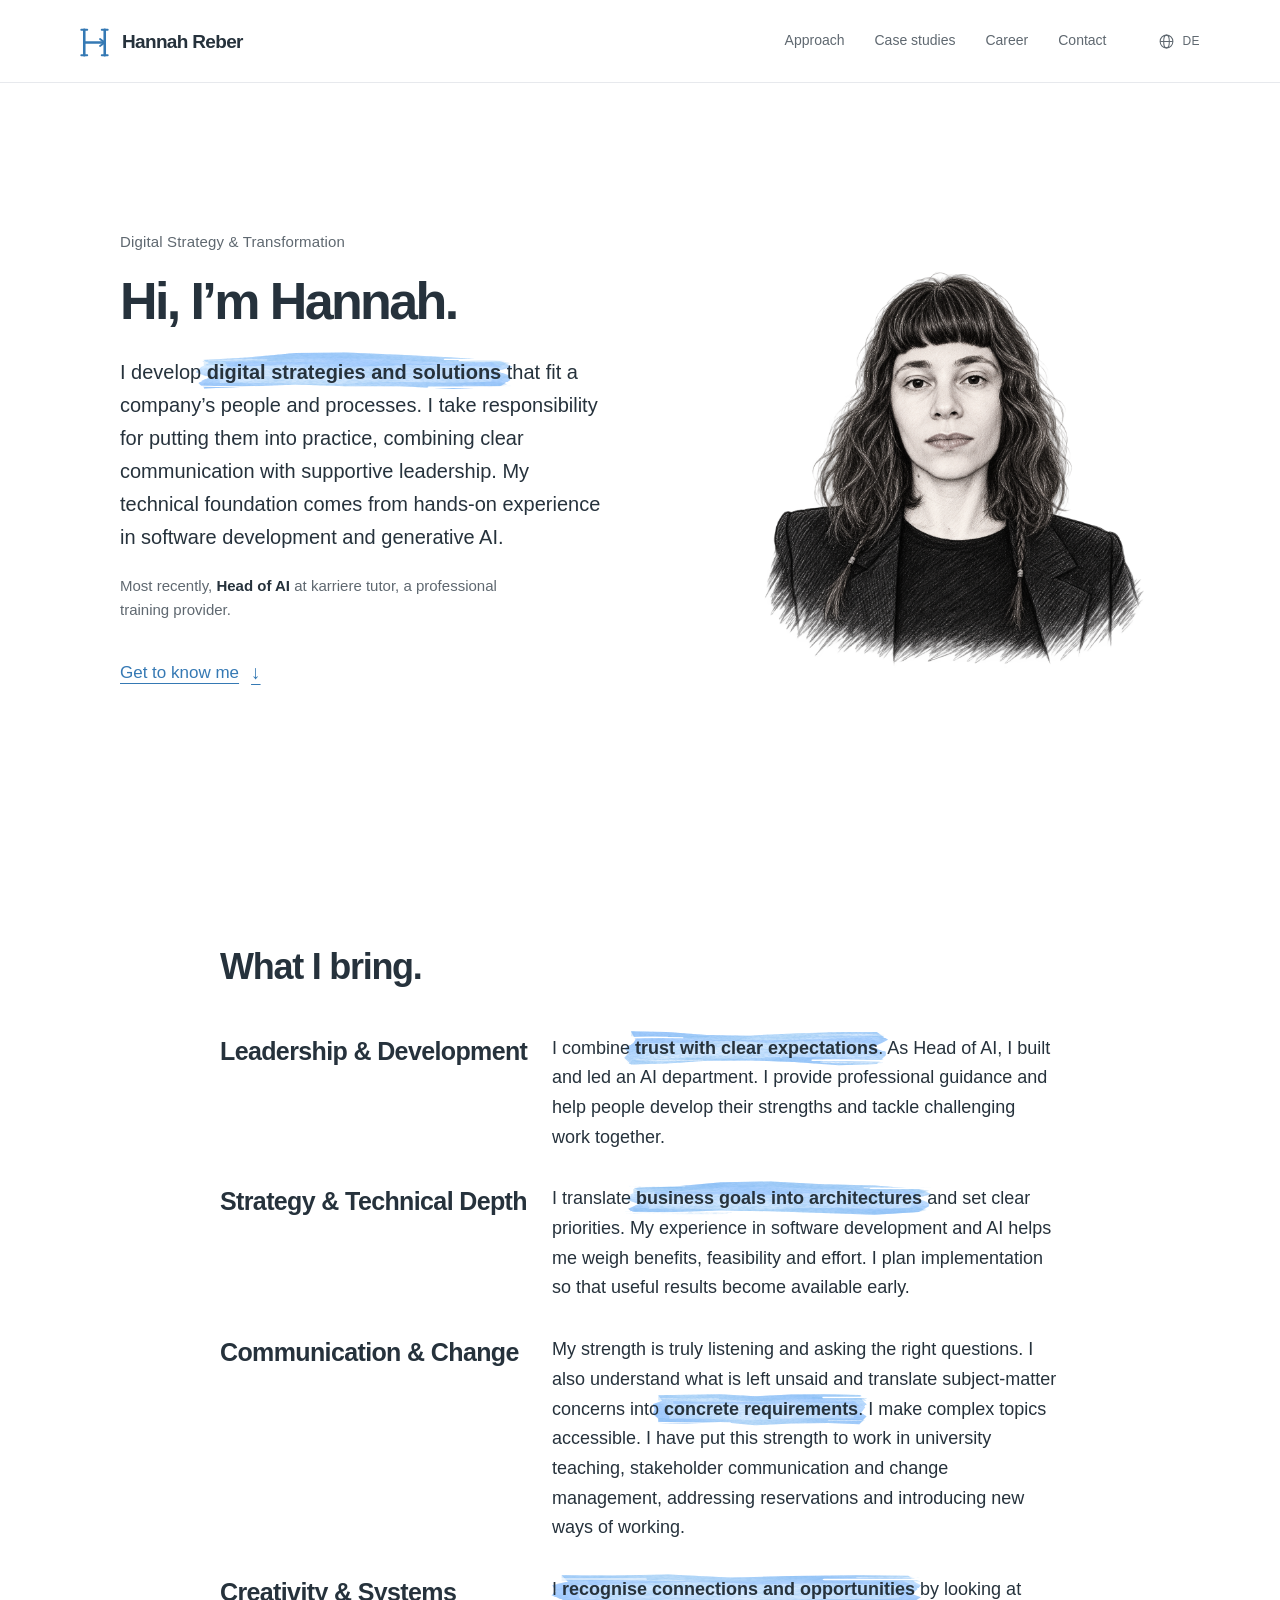
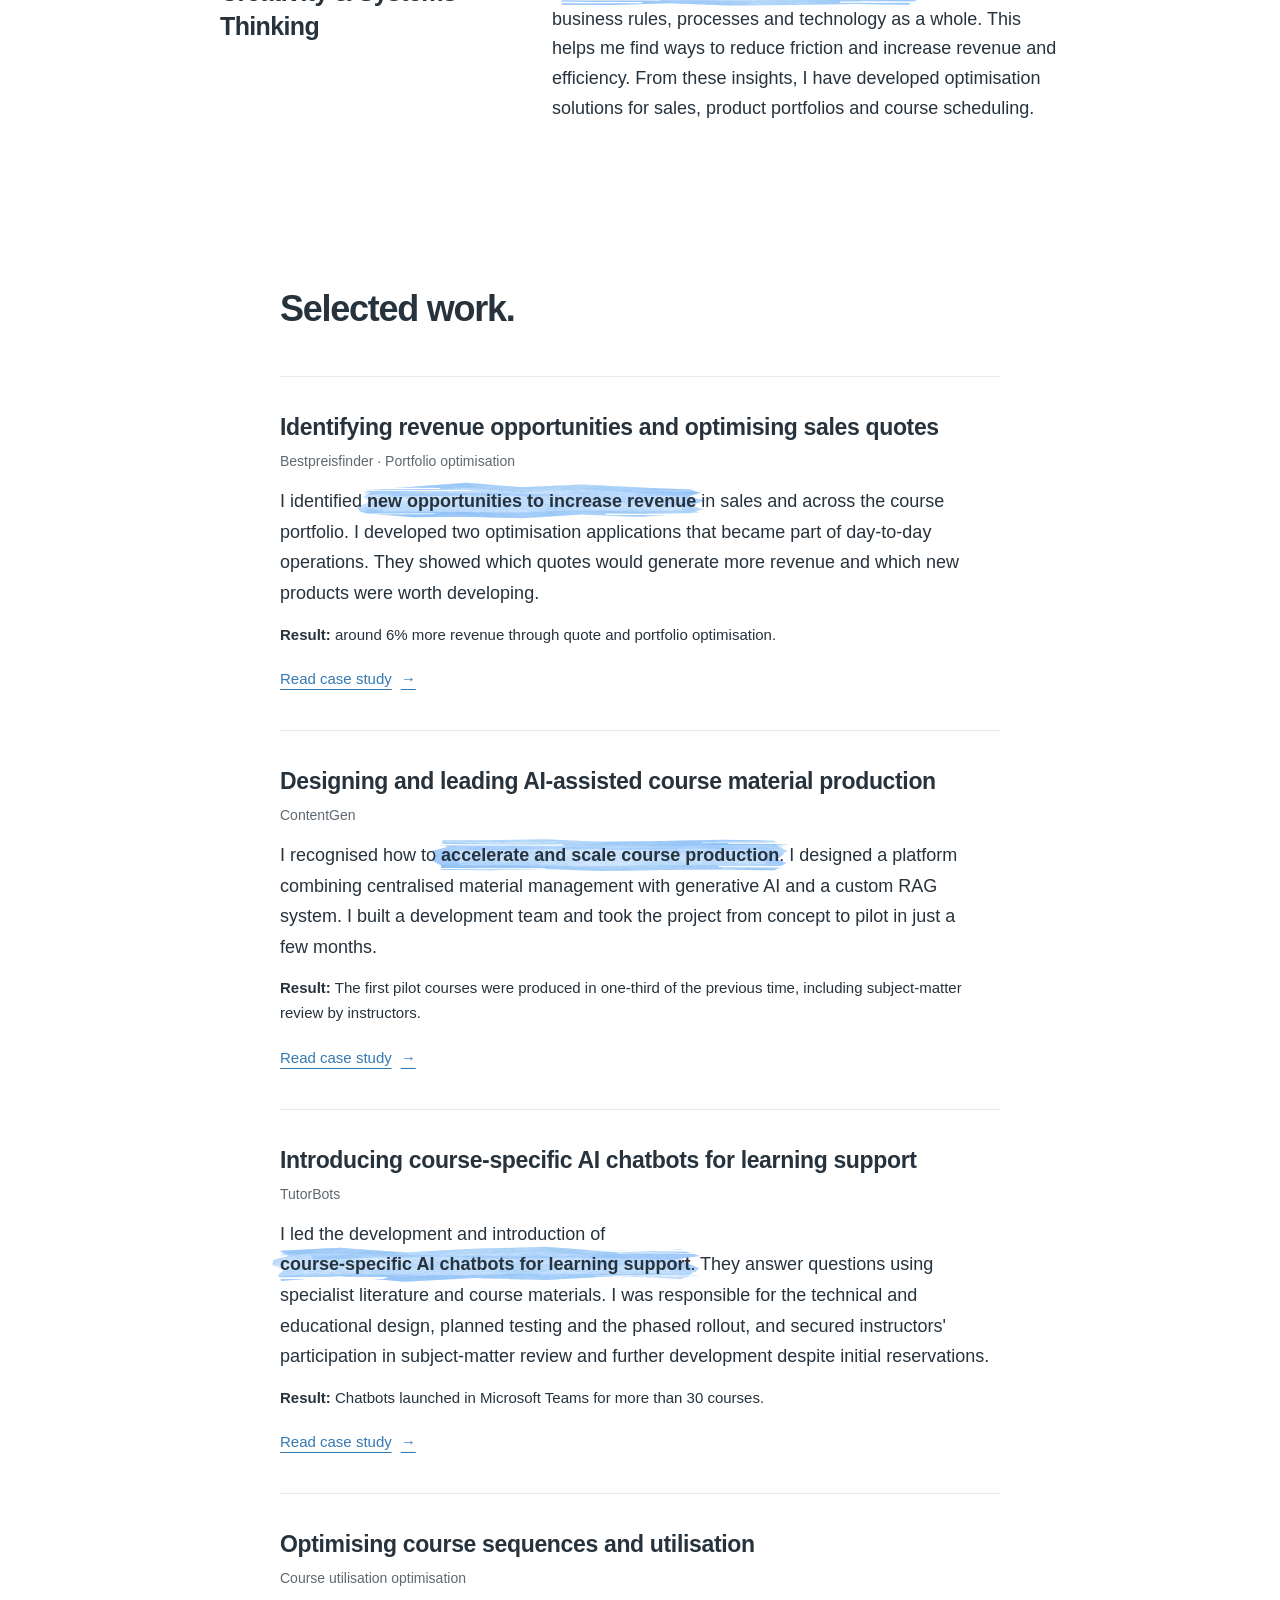
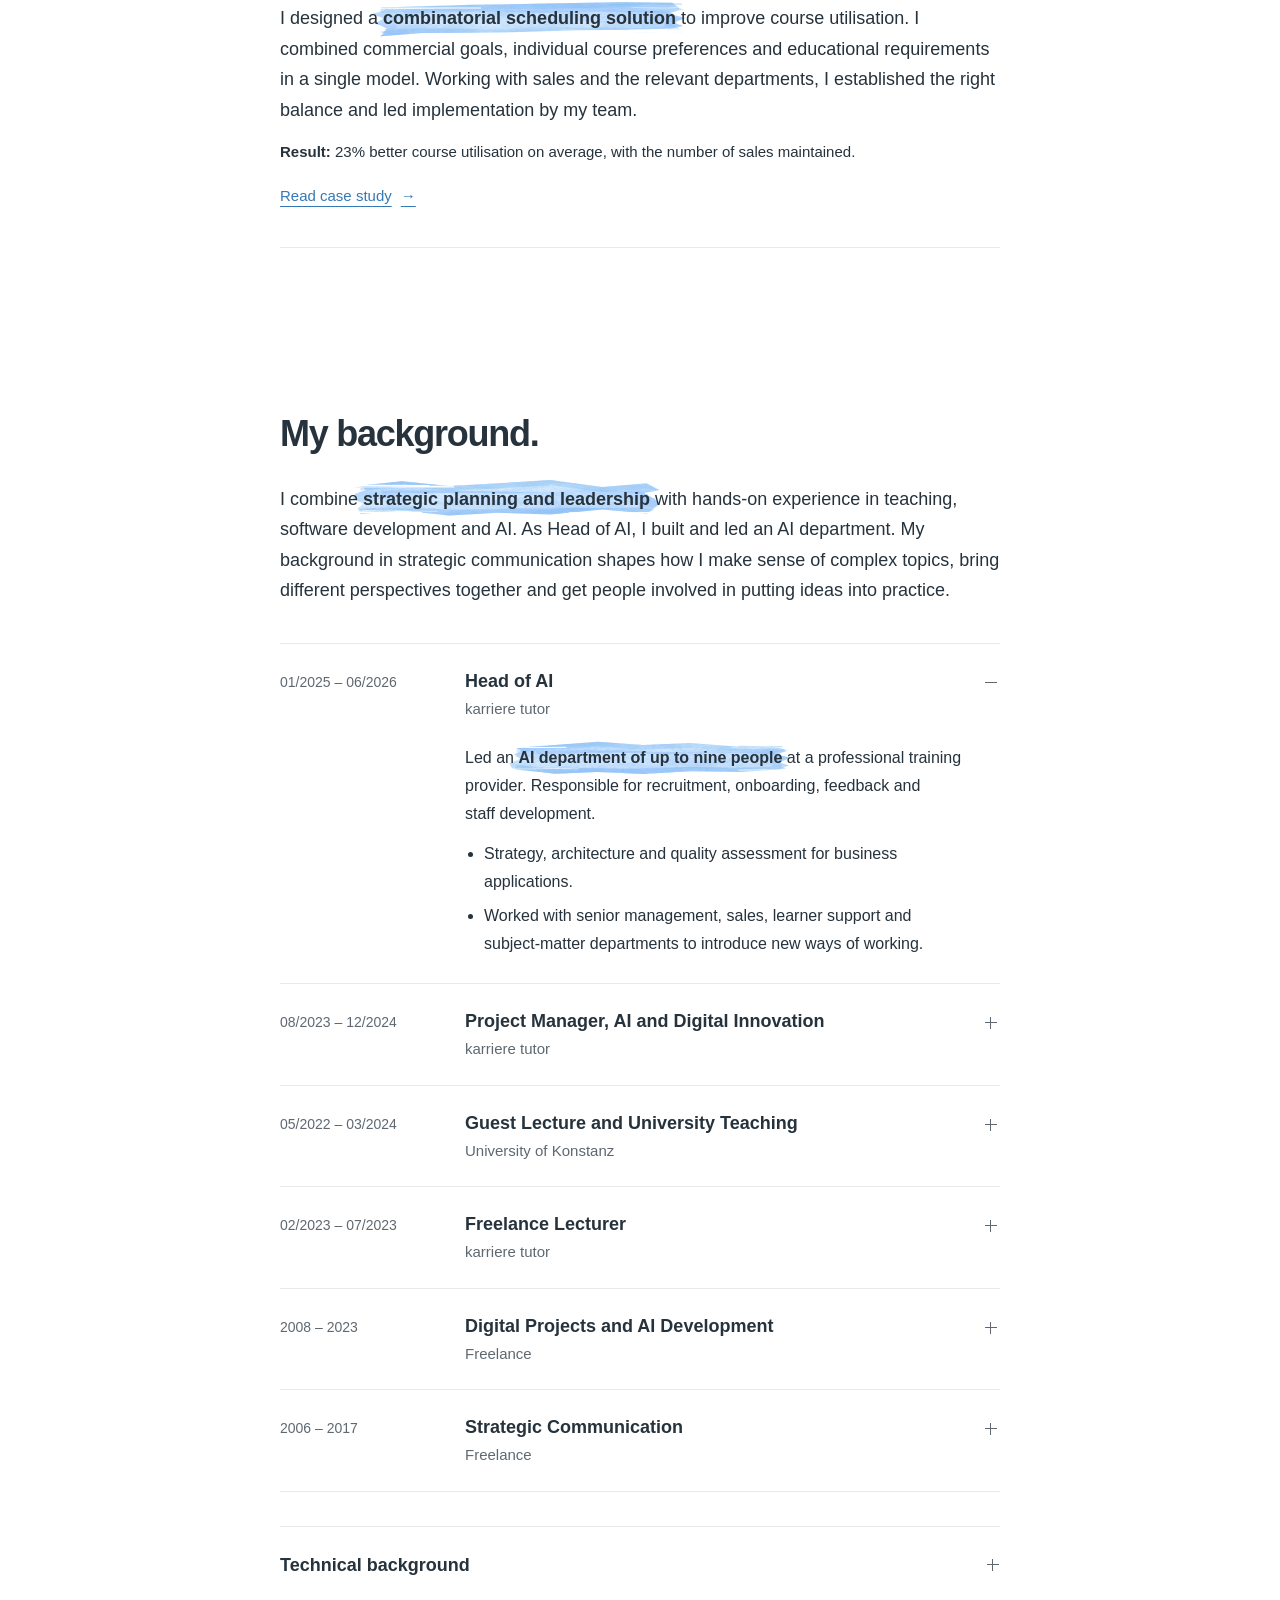
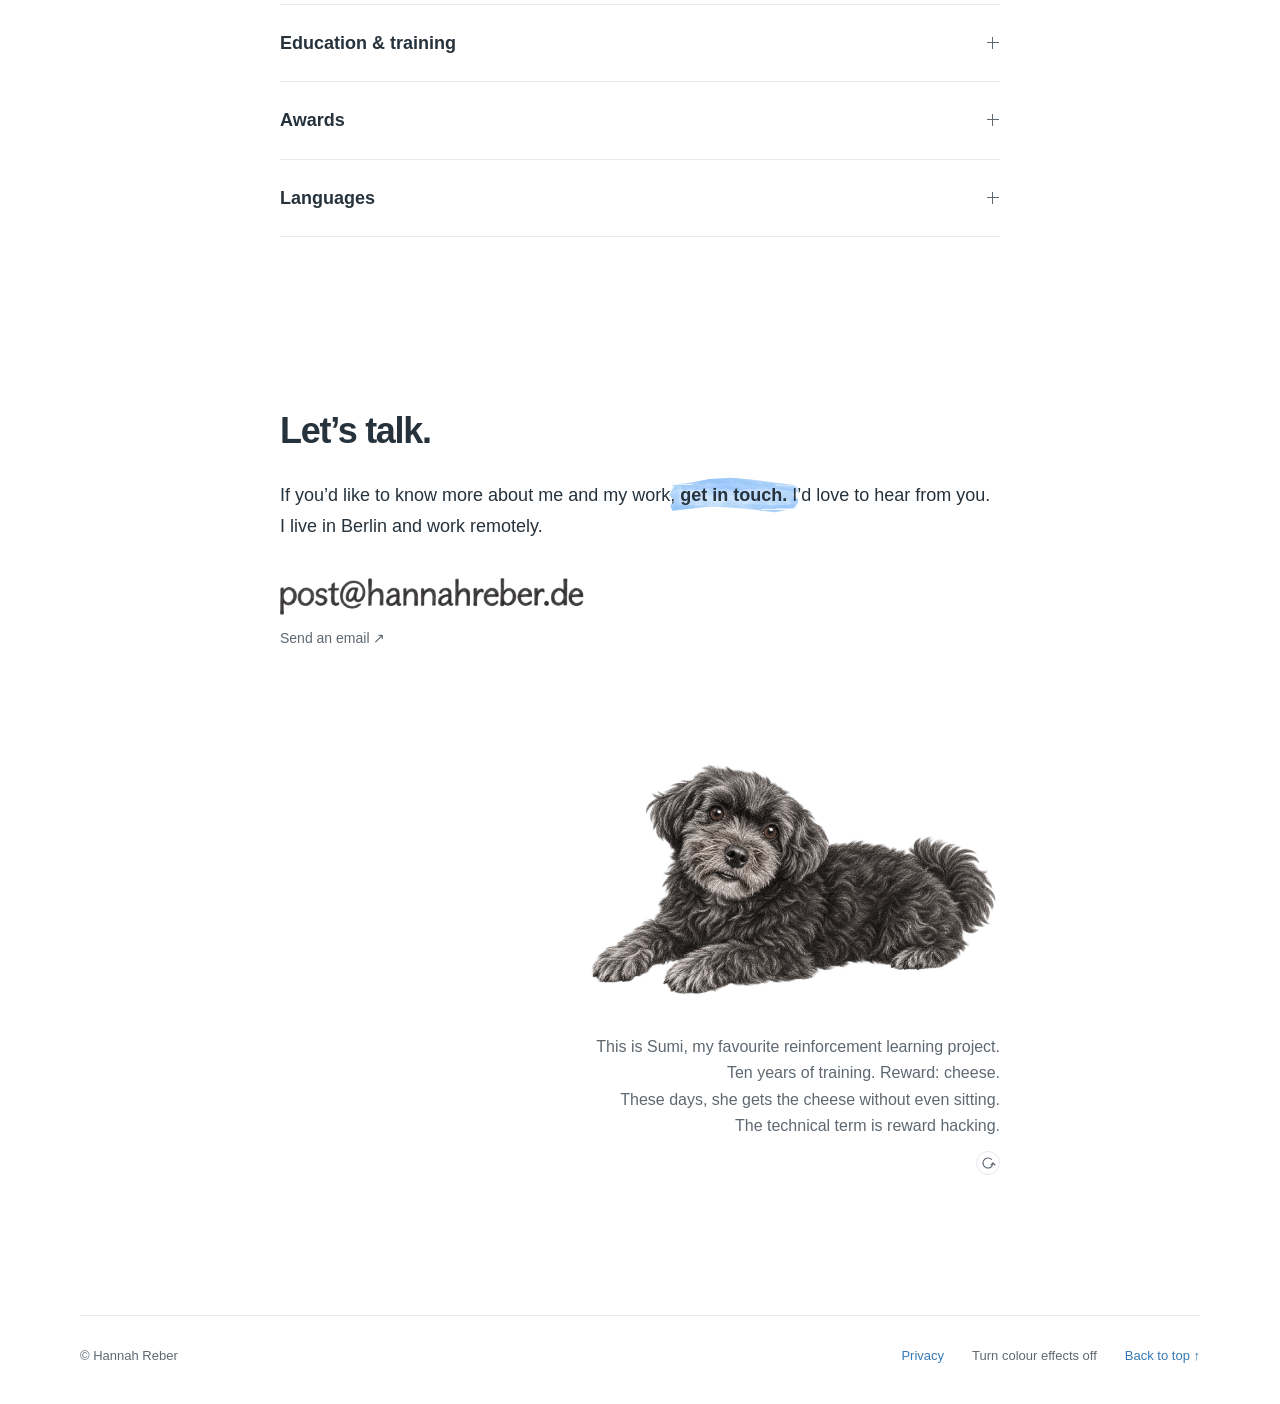
==== en/index.html @ a08847d0 "Update portfolio website" ====
<!doctype html>
    <html lang="en" data-reading-accents="on" data-effect="reading-accents" data-calm-effect="verlauf" data-calm-palette="blue">
    <head>
      <meta charset="utf-8"><meta name="viewport" content="width=device-width,initial-scale=1">
      <meta name="color-scheme" content="only light"><meta name="theme-color" content="#ffffff">
      <meta name="robots" content="noindex, nofollow, noimageindex, nosnippet"><meta name="referrer" content="no-referrer">
      <meta name="description" content="Hannah Reber. Digital strategy, clear communication and supportive leadership, grounded in technical expertise. Explore my approach and projects.">
      <title>Hannah Reber · Digital Strategy &amp; Transformation</title>
      <link rel="icon" type="image/svg+xml" href="../assets/monogram-flow-icon-en.svg?v=4">
      <link rel="stylesheet" href="../styles.css?v=16"><link rel="stylesheet" href="../strengths.css?v=10"><link rel="stylesheet" href="../reading-accents.css?v=4"><link rel="stylesheet" href="../skills.css?v=2"><link rel="stylesheet" href="../contact-image.css?v=3"><link rel="stylesheet" href="../dog-footnote.css?v=9"><link rel="stylesheet" href="../monogram.css?v=3"><script src="../monogram.js?v=6" defer></script><script src="portfolio-data.js?v=17" defer></script><script src="../app.js?v=19" defer></script><script src="../reading-paints.js?v=1" defer></script><script src="../reading-accents.js?v=2" defer></script><script src="../language-switch.js?v=1" defer></script>
    </head>
    <body>
      <canvas id="pointer-colour" aria-hidden="true"></canvas>
      <a class="skip-link" href="#main-content">Skip to content</a>
      <header class="site-header" data-ink-guard>
        <div class="header-inner"><a class="brand" href="#start" aria-label="Hannah Reber – back to the top"><img class="brand-mark" data-monogram src="../assets/monogram-flow-brand-en.svg?v=4" width="29" height="29" alt="" aria-hidden="true" draggable="false"><span>Hannah Reber</span></a>
          <div class="header-actions"><nav aria-label="Main navigation"><a href="#arbeitsweise">Approach</a><a href="#fallstudien">Case studies</a><a href="#werdegang">Career</a><a href="#kontakt">Contact</a></nav><a class="language-switch" data-language-switch href="../" lang="de" hreflang="de" aria-label="Zur deutschen Version wechseln"><svg width="17" height="17" viewBox="0 0 24 24" fill="none" stroke="currentColor" stroke-width="1.5" aria-hidden="true" focusable="false"><circle cx="12" cy="12" r="9"/><ellipse cx="12" cy="12" rx="4" ry="9"/><path d="M3 12h18"/></svg><span>DE</span></a></div>
        </div>
      </header>
      <main id="main-content" tabindex="-1">
        <div id="home-view">
          <section class="hero" id="start" aria-labelledby="hero-title">
            <div class="hero-inner">
              <div class="hero-copy" data-ink-guard><p class="role-line">Digital Strategy &amp; Transformation</p><h1 id="hero-title">Hi, I’m Hannah.</h1><p class="hero-description" data-marker-scope>I develop <span class="text-marker">digital strategies and solutions</span> that fit a company’s people and processes. I take responsibility for putting them into practice, combining clear communication with supportive leadership. My technical foundation comes from hands-on experience in software development and generative AI.</p><p class="hero-context">Most recently, <strong>Head of AI</strong> at karriere tutor, a professional training provider.</p><a class="intro-link" href="#arbeitsweise">Get to know me <span aria-hidden="true">↓</span></a></div>
              <figure class="portrait" data-ink-guard><img src="../assets/hannah-portrait.png" alt="Illustrated portrait of Hannah Reber wearing a blazer" width="1254" height="1254" fetchpriority="high"></figure>
            </div>
          </section>
          <section class="story-section" id="arbeitsweise" aria-labelledby="arbeitsweise-title">
            <div class="reading-column"><h2 id="arbeitsweise-title" data-ink-guard>What I bring.</h2>
              <div class="strength-list"><div class="strength-row" data-strength="leadership" data-ink-guard><h3>Leadership &amp; Development</h3><p data-marker-scope>I combine <span class="text-marker">trust with clear expectations</span>. As Head of AI, I built and led an AI department. I provide professional guidance and help people develop their strengths and tackle challenging work together.</p></div><div class="strength-row" data-strength="strategy" data-ink-guard><h3>Strategy &amp; Technical Depth</h3><p data-marker-scope>I translate <span class="text-marker">business goals into architectures</span> and set clear priorities. My experience in software development and AI helps me weigh benefits, feasibility and effort. I plan implementation so that useful results become available early.</p></div><div class="strength-row" data-strength="communication" data-ink-guard><h3>Communication &amp; Change</h3><p data-marker-scope>My strength is truly listening and asking the right questions. I also understand what is left unsaid and translate subject-matter concerns into <span class="text-marker">concrete requirements</span>. I make complex topics accessible. I have put this strength to work in university teaching, stakeholder communication and change management, addressing reservations and introducing new ways of working.</p></div><div class="strength-row" data-strength="creativity" data-ink-guard><h3>Creativity &amp; Systems Thinking</h3><p data-marker-scope>I <span class="text-marker">recognise connections and opportunities</span> by looking at business rules, processes and technology as a whole. This helps me find ways to reduce friction and increase revenue and efficiency. From these insights, I have developed optimisation solutions for sales, product portfolios and course scheduling.</p></div></div></div></section>
          <section class="story-section" id="fallstudien" aria-labelledby="fallstudien-title"><div class="reading-column"><h2 id="fallstudien-title" data-ink-guard>Selected work.</h2><div class="project-list"><a class="project-link" data-marker-tone="blue" href="#fallstudie/angebotsoptimierung"><div class="project-copy" data-ink-guard><h3>Identifying revenue opportunities and optimising sales quotes</h3><p class="project-name">Bestpreisfinder · Portfolio optimisation</p><p data-marker-scope>I identified <span class="text-marker">new opportunities to increase revenue</span> in sales and across the course portfolio. I developed two optimisation applications that became part of day-to-day operations. They showed which quotes would generate more revenue and which new products were worth developing.</p><p class="project-outcome" data-marker-scope><span>Result:</span> around 6% more revenue through quote and portfolio optimisation.</p><span class="read-link">Read case study <span aria-hidden="true">→</span></span></div></a><a class="project-link" data-marker-tone="yellow" href="#fallstudie/contentgen"><div class="project-copy" data-ink-guard><h3>Designing and leading AI-assisted course material production</h3><p class="project-name">ContentGen</p><p data-marker-scope>I recognised how to <span class="text-marker">accelerate and scale course production</span>. I designed a platform combining centralised material management with generative AI and a custom RAG system. I built a development team and took the project from concept to pilot in just a few months.</p><p class="project-outcome" data-marker-scope><span>Result:</span> The first pilot courses were produced in one-third of the previous time, including subject-matter review by instructors.</p><span class="read-link">Read case study <span aria-hidden="true">→</span></span></div></a><a class="project-link" data-marker-tone="green" href="#fallstudie/tutorbots"><div class="project-copy" data-ink-guard><h3>Introducing course-specific AI chatbots for learning support</h3><p class="project-name">TutorBots</p><p data-marker-scope>I led the development and introduction of <span class="text-marker">course-specific AI chatbots for learning support</span>. They answer questions using specialist literature and course materials. I was responsible for the technical and educational design, planned testing and the phased rollout, and secured instructors&#x27; participation in subject-matter review and further development despite initial reservations.</p><p class="project-outcome" data-marker-scope><span>Result:</span> Chatbots launched in Microsoft Teams for more than 30 courses.</p><span class="read-link">Read case study <span aria-hidden="true">→</span></span></div></a><a class="project-link" data-marker-tone="pink" href="#fallstudie/belegungsoptimierung"><div class="project-copy" data-ink-guard><h3>Optimising course sequences and utilisation</h3><p class="project-name">Course utilisation optimisation</p><p data-marker-scope>I designed a <span class="text-marker">combinatorial scheduling solution</span> to improve course utilisation. I combined commercial goals, individual course preferences and educational requirements in a single model. Working with sales and the relevant departments, I established the right balance and led implementation by my team.</p><p class="project-outcome" data-marker-scope><span>Result:</span> 23% better course utilisation on average, with the number of sales maintained.</p><span class="read-link">Read case study <span aria-hidden="true">→</span></span></div></a></div></div></section>
          <section class="story-section" id="werdegang" aria-labelledby="werdegang-title"><div class="reading-column"><h2 id="werdegang-title" data-ink-guard>My background.</h2><p class="section-intro" data-marker-scope data-ink-guard>I combine <span class="text-marker">strategic planning and leadership</span> with hands-on experience in teaching, software development and AI. As Head of AI, I built and led an AI department. My background in strategic communication shapes how I make sense of complex topics, bring different perspectives together and get people involved in putting ideas into practice.</p><div class="career-list"><details class="career-entry" data-career="head-ai" open><summary data-ink-guard><span class="career-date">01/2025 – 06/2026</span><span class="career-label"><strong>Head of AI</strong><span>karriere tutor</span></span><span class="disclosure-sign" aria-hidden="true"></span></summary><div class="career-body" data-ink-guard><p data-marker-scope>Led an <span class="text-marker">AI department of up to nine people</span> at a professional training provider. Responsible for recruitment, onboarding, feedback and staff development.</p><ul><li data-marker-scope>Strategy, architecture and quality assessment for business applications.</li><li data-marker-scope>Worked with senior management, sales, learner support and subject-matter departments to introduce new ways of working.</li></ul></div></details><details class="career-entry" data-career="projektmanagement" ><summary data-ink-guard><span class="career-date">08/2023 – 12/2024</span><span class="career-label"><strong>Project Manager, AI and Digital Innovation</strong><span>karriere tutor</span></span><span class="disclosure-sign" aria-hidden="true"></span></summary><div class="career-body" data-ink-guard><p data-marker-scope><span class="text-marker">Identified business opportunities</span>, clarified requirements and developed and managed digital solutions.</p><ul><li data-marker-scope>Analysed business processes, developed technical concepts and coordinated with subject-matter departments.</li></ul></div></details><details class="career-entry" data-career="konstanz" ><summary data-ink-guard><span class="career-date">05/2022 – 03/2024</span><span class="career-label"><strong>Guest Lecture and University Teaching</strong><span>University of Konstanz</span></span><span class="disclosure-sign" aria-hidden="true"></span></summary><div class="career-body" data-ink-guard><p data-marker-scope>Guest lecture and seminars on AI, Python, machine learning and quantum computing between 2022 and 2024.</p><ul><li data-marker-scope>ADILT lecture series on 5 May 2022. ‘Raising Robots. Insights from a Computer Artist’s Perspective.’</li><li data-marker-scope>Quantum computing seminar in November 2022.</li><li data-marker-scope>Further teaching appointments in the summer semester of 2023 and the winter semester of 2023/24.</li><li data-marker-scope>Made <span class="text-marker">complex technical concepts accessible</span>.</li></ul><a class="qualification-source" href="https://streaming.uni-konstanz.de/vorlesungen/sommersemester-2022/key-16710-20221/" target="_blank" rel="noopener noreferrer">Talk at the University of Konstanz <span aria-hidden="true">↗</span></a></div></details><details class="career-entry" data-career="dozentin-kt" ><summary data-ink-guard><span class="career-date">02/2023 – 07/2023</span><span class="career-label"><strong>Freelance Lecturer</strong><span>karriere tutor</span></span><span class="disclosure-sign" aria-hidden="true"></span></summary><div class="career-body" data-ink-guard><p data-marker-scope>Freelance <span class="text-marker">teaching in professional continuing education</span>.</p></div></details><details class="career-entry" data-career="freelance-development" ><summary data-ink-guard><span class="career-date">2008 – 2023</span><span class="career-label"><strong>Digital Projects and AI Development</strong><span>Freelance</span></span><span class="disclosure-sign" aria-hidden="true"></span></summary><div class="career-body" data-ink-guard><p data-marker-scope>I began developing software in 2020 and <span class="text-marker">custom AI solutions</span> in 2021. My work included prototypes, model adaptations and technical consulting. My work with digital media and generative artistic techniques began in 2008 during my time at film school.</p><ul><li data-marker-scope>In 2021, I led the team that won the <span class="text-marker">SAAI-Factory Hackathon</span> with ‘Creative Quantum AI’. My technical contribution was in quantum reinforcement learning.</li></ul></div></details><details class="career-entry" data-career="freelance-communication" ><summary data-ink-guard><span class="career-date">2006 – 2017</span><span class="career-label"><strong>Strategic Communication</strong><span>Freelance</span></span><span class="disclosure-sign" aria-hidden="true"></span></summary><div class="career-body" data-ink-guard><p data-marker-scope>I developed <span class="text-marker">communication strategies and concepts</span>, handled media relations and created content. Another focus was science communication, including the planning and writing of academic texts.</p><ul><li data-marker-scope>In 2016, a communication project to which I made a substantial contribution received a <span class="text-marker">FOX AWARD in Gold</span> for external communication.</li><li data-marker-scope>Across my work with A&amp;B One, I gained experience on projects for the German Federal Ministry of Education and Research and the Hans-Böckler-Stiftung.</li></ul></div></details></div>
            <details class="background-details technical-background" id="technical-background"><summary data-ink-guard><span>Technical background</span><span class="disclosure-sign" aria-hidden="true"></span></summary><div class="technical-content"><div class="technical-group" data-ink-guard data-marker-tone="blue"><h3>Architecture &amp; Integration</h3><p data-marker-scope>I design <span class="text-marker">data flows, interfaces and access models</span>, connecting applications to existing business systems. My hands-on experience includes Azure, Google Cloud / Vertex AI, CRM integrations and Microsoft Teams.</p></div><div class="technical-group" data-ink-guard data-marker-tone="green"><h3>AI &amp; Knowledge Systems</h3><p data-marker-scope>I design <span class="text-marker">custom RAG systems and multi-stage LLM workflows</span>, using tools such as LangChain. This includes processing specialist literature and multimodal content, as well as assessing quality with subject-matter experts. My experience also covers conventional data analysis and machine learning, including forecasting models and analysing and predicting rankings for professional training programmes.</p></div><div class="technical-group" data-ink-guard data-marker-tone="pink"><h3>Mathematical Optimisation</h3><p data-marker-scope>I translate business goals and operational rules into <span class="text-marker">optimisation models</span> for pricing and portfolio decisions, as well as course scheduling and capacity utilisation. I have worked with Python, Google OR-Tools and PuLP.</p></div></div></details>
            <details class="background-details"><summary data-ink-guard><span>Education &amp; training</span><span class="disclosure-sign" aria-hidden="true"></span></summary><ul class="qualification-list" data-ink-guard><li><strong>B.A. in Media and Communication Studies</strong><span>University of Mannheim · 2008 · Final grade 1.3 on the German grading scale</span></li><li><strong>Master’s Studies in Media Studies</strong><span>HFF Potsdam-Babelsberg · 2008 – 2010</span></li><li><strong>Vocational Trainer Qualification</strong><span>AdA certificate</span></li><li><strong>Data Analytics Bootcamp</strong><span>Ironhack Berlin · 2020 · Nine weeks, full-time</span></li><li><strong>Mathematics for Machine Learning</strong><span>Imperial College London / Coursera · 2021</span></li><li><strong>IBM Certified Associate Developer - Quantum Computation using Qiskit v0.2X</strong><span>IBM Professional Certification · 2021 · Awarded on 31 July 2021</span><a class="qualification-source" href="https://www.credly.com/badges/fb928493-2463-47c1-9133-5769889645fa" target="_blank" rel="noopener noreferrer">View certificate <span aria-hidden="true">↗</span></a></li><li><strong>Deep Neural Networks with PyTorch</strong><span>IBM / Coursera · 2020 · With honours</span></li></ul></details>
            <details class="background-details"><summary data-ink-guard><span>Awards</span><span class="disclosure-sign" aria-hidden="true"></span></summary><ul class="qualification-list" data-ink-guard><li><strong>SAAI Factory – Prize for Awesome</strong><span>2021 · Team project Creative Quantum AI. My contribution included the concept, quantum coding and quantum reinforcement learning.</span><a class="qualification-source" href="https://devpost.com/software/creative-quantum-ai" target="_blank" rel="noopener noreferrer">View project and award <span aria-hidden="true">↗</span></a></li><li><strong>COCA Artist of the Year</strong><span>2020 · New Visual Media category</span></li></ul></details>
            <details class="background-details"><summary data-ink-guard><span>Languages</span><span class="disclosure-sign" aria-hidden="true"></span></summary><div class="technical-content" data-ink-guard><p>German: native. English: C1.</p></div></details>
          </div></section>
          <section class="story-section contact-section" id="kontakt" aria-labelledby="kontakt-title"><div class="reading-column" data-ink-guard><h2 id="kontakt-title">Let’s talk.</h2><p data-marker-scope>If you’d like to know more about me and my work, <span class="text-marker">get in touch.</span> I’d love to hear from you. I live in Berlin and work remotely.</p><button class="email-image-button" id="email-contact" type="button" aria-label="Email Hannah Reber"><span class="email-image-frame" aria-hidden="true"><img class="email-image" src="../assets/contact-lettering.png" alt="" width="2172" height="724" loading="lazy" draggable="false"></span><span class="email-action-label" aria-hidden="true">Send an email <span>↗</span></span></button><figure class="personal-footnote"><button class="dog-portrait-button" id="dog-image-next" type="button" aria-label="Sumi – show the next caption" title="Click Sumi for the next caption" disabled><img src="../assets/hannah-dog-graphite.png" alt="Graphite drawing of Sumi, Hannah’s dog, lying comfortably and looking at the viewer" width="1536" height="1024" loading="lazy" draggable="false"></button><figcaption><div class="dog-quote-frame"><span id="dog-quote" aria-live="polite" aria-atomic="true">This is Sumi, my favourite reinforcement learning project.
Ten years of training. Reward: cheese.
These days, she gets the cheese without even sitting.
The technical term is reward hacking.</span><span class="dog-quote-sizer" aria-hidden="true" inert><span>This is Sumi, my favourite reinforcement learning project.
Ten years of training. Reward: cheese.
These days, she gets the cheese without even sitting.
The technical term is reward hacking.</span><span>Sumi, Chief Morale Officer. Does a lot of work behind the scenes.
More precisely, under my desk.</span><span>Yes, this is a strategically placed picture of my dog.
I know a thing or two about marketing.</span><span>For Sumi, there are two kinds of people.
Friends and the postman.</span><span>Sumi, Head of Snacks. Never thinks outside the bowl.
What’s in it is quite enough for her.</span><span>My expert in non-verbal communication.
Sumi now uses that look on guests, too.
Transfer learning works beautifully.</span><span>Sumi. Open to any outcome,
as long as the outcome is cheese.</span><span>Our security officer barks when the doorbell rings on TV, too.
A classic false positive.</span></span></div><button id="dog-quote-next" class="dog-quote-next" type="button" aria-label="Show the next Sumi caption" title="Next caption" hidden><svg width="16" height="16" viewBox="0 0 24 24" fill="none" stroke="currentColor" stroke-width="1.7" stroke-linecap="round" stroke-linejoin="round" aria-hidden="true" focusable="false"><path d="M17.3 6.7a7.5 7.5 0 1 0 2.2 5.3"/><path d="m16.5 15 3-3 3 3"/></svg></button></figcaption></figure></div></section>
        </div>
        <div id="case-view" hidden><article class="case-page reading-column"><a class="back-link" href="#fallstudien" data-ink-guard><span aria-hidden="true">←</span> Back to case studies</a><div id="case-body"></div></article></div>
      </main>
      <footer class="site-footer" data-ink-guard><span>© Hannah Reber</span><div><a href="privacy.html">Privacy</a><button id="motion-toggle" type="button" aria-pressed="false">Turn colour effects off</button><a href="#start">Back to top <span aria-hidden="true">↑</span></a></div></footer>
      <noscript><style>#motion-toggle{display:none}.intro-link{display:inline}</style><p class="noscript-note">You can read the introduction and career history directly. Please enable JavaScript to open the case studies.</p></noscript>
    </body>
    </html>
---- styles.css ----
/* One reading path, quiet typography, and space for the colour to breathe. */
:root {
  color-scheme: only light;
  --paper: #ffffff;
  --ink: #26323c;
  --muted: #5f6870;
  --line: #e7e9ed;
  --accent: #6251b9;
  --selection: #e9e5ff;
  --reading: 720px;
  --header-height: 82px;
  font-family: "Segoe UI", "Helvetica Neue", Arial, sans-serif;
  font-synthesis: none;
}
html[lang="en"] {
  --accent: #3579b4;
  --selection: #d9edff;
}

* { box-sizing: border-box; -webkit-hyphens: none; hyphens: none; }
html { scroll-behavior: smooth; scroll-padding-top: var(--header-height); }
body {
  margin: 0;
  color: var(--ink);
  background: var(--paper);
  font-size: 18px;
  line-height: 1.7;
  -webkit-font-smoothing: antialiased;
  isolation: isolate;
}
[hidden] { display: none !important; }
::selection { background: var(--selection); color: var(--ink); }
a { color: inherit; text-underline-offset: 5px; text-decoration-thickness: 1px; }
button, input { font: inherit; }
button { color: inherit; }
button, summary, a { -webkit-tap-highlight-color: transparent; }
a:focus-visible, button:focus-visible, summary:focus-visible {
  outline: 2px solid var(--accent);
  outline-offset: 6px;
  border-radius: 2px;
}
main:focus { outline: none; }
h1, h2, h3, h4, p, figure { margin: 0; }
h1, h2, h3, h4 { font-weight: 600; }
p { text-wrap: pretty; }
img { display: block; max-width: 100%; height: auto; }
section[id] { scroll-margin-top: 0; }

#pointer-colour {
  position: fixed;
  inset: 0;
  width: 100%;
  height: 100%;
  pointer-events: none;
  z-index: 0;
}
main, .site-footer, .noscript-note { position: relative; z-index: 1; }
.skip-link {
  position: fixed;
  top: 12px;
  left: 16px;
  padding: 8px 16px;
  background: var(--paper);
  color: var(--ink);
  border: 1px solid var(--ink);
  transform: translateY(-150%);
  z-index: 30;
}
.skip-link:focus { transform: none; }

.site-header {
  position: sticky;
  top: 0;
  z-index: 10;
  background: var(--paper);
  border-bottom: 1px solid var(--line);
}
.header-inner {
  width: min(1120px, calc(100% - 96px));
  min-height: var(--header-height);
  margin-inline: auto;
  display: flex;
  justify-content: space-between;
  align-items: center;
  gap: 28px;
}
.brand {
  flex-shrink: 0;
  font-size: 19px;
  font-weight: 600;
  letter-spacing: -0.035em;
  text-decoration: none;
}
.site-header nav { display: flex; align-items: center; gap: 30px; }
.header-actions { display: flex; align-items: center; gap: 52px; }
.site-header nav a {
  font-size: 14px;
  font-weight: 400;
  color: var(--muted);
  text-decoration: none;
  white-space: nowrap;
}
.site-header nav a:hover, .site-header nav a[aria-current] {
  color: var(--ink);
  text-decoration: underline;
}
.language-switch {
  display: inline-flex;
  align-items: center;
  justify-content: center;
  gap: 7px;
  flex-shrink: 0;
  min-height: 32px;
  min-width: 40px;
  color: var(--muted);
  font-size: 12px;
  font-weight: 500;
  line-height: 1;
  letter-spacing: .035em;
  text-decoration: none;
  white-space: nowrap;
}
.language-switch svg { display: block; flex-shrink: 0; }
.language-switch:hover { color: var(--accent); }

.hero {
  display: flex;
  align-items: center;
  min-height: min(780px, calc(100svh - var(--header-height)));
  padding: 94px 0 114px;
}
.hero-inner {
  width: min(1040px, calc(100% - 96px));
  margin-inline: auto;
  display: grid;
  grid-template-columns: minmax(0, 1.14fr) minmax(0, 1fr);
  align-items: center;
  column-gap: 90px;
}
.hero-copy { max-width: 490px; }
.role-line {
  margin-bottom: 17px;
  color: var(--muted);
  font-size: 15px;
  line-height: 1.5;
  letter-spacing: 0.01em;
}
.hero h1 {
  font-size: clamp(38px, 4.15vw, 52px);
  line-height: 1.16;
  letter-spacing: -0.05em;
  font-weight: 600;
}
.hero-description {
  margin-top: 25px;
  font-size: 20px;
  line-height: 1.65;
}
.hero-context {
  margin-top: 20px;
  font-size: 15px;
  line-height: 1.6;
  color: var(--muted);
  max-width: 440px;
}
.hero-context strong { color: var(--ink); font-weight: 600; }
.intro-link {
  display: inline-flex;
  align-items: center;
  gap: 12px;
  margin-top: 30px;
  padding-block: 5px;
  color: var(--accent);
  font-size: 17px;
  text-decoration: underline;
}
.intro-link:hover { text-decoration-thickness: 2px; }
.intro-link span { font-size: 19px; text-decoration: none; }
.portrait { justify-self: end; width: min(100%, 410px); }
.portrait img {
  width: 100%;
  clip-path: polygon(6% 0, 100% 0, 100% 100%, 0 100%, 0 6%);
}

.reading-column {
  width: min(var(--reading), calc(100% - 64px));
  margin-inline: auto;
}
.story-section { padding-block: 82px; }
.story-section h2 {
  margin-bottom: 44px;
  font-size: 36px;
  line-height: 1.24;
  letter-spacing: -0.035em;
}
.principle + .principle { margin-top: 42px; }
.principle h3 {
  margin-bottom: 12px;
  font-size: 23px;
  line-height: 1.4;
  letter-spacing: -0.015em;
}
.principle p { font-size: 18px; line-height: 1.75; }
.section-intro { margin-top: -17px; margin-bottom: 37px; }

.project-list { border-top: 1px solid var(--line); }
.project-link {
  display: block;
  padding-block: 34px 36px;
  border-bottom: 1px solid var(--line);
  text-decoration: none;
}
.project-link h3 {
  font-size: 23px;
  line-height: 1.4;
  letter-spacing: -0.015em;
}
.project-link p { margin-top: 14px; font-size: 18px; line-height: 1.7; }
.project-link .project-name,
.case-heading .project-name {
  color: var(--muted);
  font-weight: 400;
  line-height: 1.5;
}
.project-link .project-name { margin-top: 8px; font-size: 14px; }
.project-link .project-outcome { font-size: 15px; line-height: 1.65; }
.project-outcome > span { font-weight: 600; }
.case-heading .project-name { margin-top: 12px; font-size: 15px; }
.read-link {
  display: inline-flex;
  align-items: center;
  gap: 9px;
  margin-top: 19px;
  color: var(--muted);
  font-size: 15px;
  text-decoration: underline;
  text-underline-offset: 5px;
}
.project-link:hover .read-link { color: var(--accent); text-decoration-thickness: 2px; }

.career-list { border-top: 1px solid var(--line); }
.career-entry { border-bottom: 1px solid var(--line); }
.career-entry summary {
  list-style: none;
  display: grid;
  grid-template-columns: 165px minmax(0, 1fr) 16px;
  column-gap: 20px;
  align-items: start;
  padding-block: 24px;
  cursor: pointer;
}
summary::-webkit-details-marker { display: none; }
.career-date { color: var(--muted); font-size: 14px; line-height: 1.6; padding-top: 3px; }
.career-label { display: flex; flex-direction: column; gap: 3px; line-height: 1.5; }
.career-label strong { font-size: 18px; font-weight: 600; }
.career-label > span { color: var(--muted); font-size: 15px; }
.disclosure-sign {
  display: block;
  position: relative;
  width: 14px;
  height: 14px;
  margin-top: 8px;
  color: var(--muted);
}
.disclosure-sign::before, .disclosure-sign::after {
  content: "";
  position: absolute;
  background: currentColor;
}
.disclosure-sign::before { width: 12px; height: 1px; left: 1px; top: 6px; }
.disclosure-sign::after { width: 1px; height: 12px; left: 6px; top: 1px; }
details[open] > summary .disclosure-sign::after { display: none; }
.career-entry summary:hover .career-label strong,
.background-details summary:hover { color: var(--accent); }
.career-body { padding: 0 36px 25px 185px; font-size: 16px; line-height: 1.75; }
.career-body ul { padding-left: 19px; margin: 12px 0 0; }
.career-body li + li { margin-top: 6px; }
.background-details { border-bottom: 1px solid var(--line); }
.background-details:first-of-type { margin-top: 34px; border-top: 1px solid var(--line); }
.background-details > summary {
  display: flex;
  justify-content: space-between;
  gap: 25px;
  padding-block: 23px;
  list-style: none;
  cursor: pointer;
  font-size: 18px;
  font-weight: 600;
}
.qualification-list { list-style: none; margin: 0; padding: 0 30px 28px 0; }
.qualification-list li { display: flex; flex-direction: column; gap: 3px; font-size: 16px; }
.qualification-list li + li { margin-top: 23px; }
.qualification-list strong { font-weight: 600; }
.qualification-list span { color: var(--muted); font-size: 15px; }
.qualification-source { display: inline-block; margin-top: 10px; font-size: 14px; color: var(--accent); }
.qualification-list .qualification-source { align-self: flex-start; margin-top: 4px; }
.technical-content { padding: 0 30px 28px 0; }
.technical-group + .technical-group { margin-top: 24px; }
.technical-group h4 { margin-bottom: 6px; font-size: 16px; }
.technical-group p { font-size: 16px; line-height: 1.75; }

.contact-section { padding-top: 90px; padding-bottom: 140px; }
/* Navigation leaves 18px above the heading; section spacing stays generous. */
#kontakt { scroll-margin-top: -72px; }
.contact-section h2 { margin-bottom: 26px; }
.email-link {
  display: inline-flex;
  align-items: center;
  gap: 14px;
  margin-top: 30px;
  color: var(--accent);
  font-size: 22px;
  line-height: 1.5;
  text-decoration: underline;
  overflow-wrap: anywhere;
}
.email-link:hover { text-decoration-thickness: 2px; }
.email-link span { font-size: 19px; }

.case-page { padding-top: 76px; padding-bottom: 112px; }
.back-link {
  display: inline-flex;
  align-items: center;
  gap: 10px;
  margin-bottom: 50px;
  color: var(--muted);
  font-size: 15px;
  text-decoration: none;
}
.back-link:hover { text-decoration: underline; }
.case-category { margin-bottom: 16px; color: var(--muted); font-size: 14px; }
.case-heading h1 {
  font-size: 40px;
  line-height: 1.23;
  letter-spacing: -0.035em;
  hyphens: none;
  overflow-wrap: break-word;
}
.case-lede { margin-top: 28px; font-size: 20px; line-height: 1.7; }
.case-facts { margin: 30px 0 0; padding: 20px 0; border-block: 1px solid var(--line); font-size: 16px; line-height: 1.6; }
.case-facts > div { display: grid; grid-template-columns: 115px minmax(0,1fr); gap: 20px; }
.case-facts > div + div { margin-top: 10px; }
.case-facts dt { color: var(--muted); }
.case-facts dd { margin: 0; }
.case-section { margin-top: 44px; }
.case-section h2 { margin-bottom: 16px; font-size: 25px; line-height: 1.4; letter-spacing: -0.02em; }
.case-section p + p { margin-top: 18px; }
.case-section ul { padding-left: 21px; margin-top: 16px; }
.case-section li + li { margin-top: 8px; }
.case-role { margin-top: 38px; padding-top: 28px; border-top: 1px solid var(--line); }
.case-role p { color: var(--muted); font-size: 16px; line-height: 1.75; }
.case-end { margin-top: 55px; padding-top: 28px; border-top: 1px solid var(--line); }
.case-end a { color: var(--accent); font-size: 16px; }

.site-footer {
  width: min(1120px, calc(100% - 96px));
  margin-inline: auto;
  border-top: 1px solid var(--line);
  padding-block: 27px 34px;
  display: flex;
  align-items: center;
  justify-content: space-between;
  gap: 28px;
  color: var(--muted);
  font-size: 13px;
  line-height: 1.6;
}
.site-footer > div { display: flex; align-items: center; flex-wrap: wrap; gap: 12px 28px; }
/* Use one purple accent family throughout the German portfolio. */
.site-header nav a:hover, .site-header nav a[aria-current],
.back-link, .read-link, .site-footer a, #motion-toggle:hover { color: var(--accent); }
.site-footer a { text-decoration: none; }
.site-footer a:hover { text-decoration: underline; }
#motion-toggle { padding: 3px 0; border: 0; background: transparent; cursor: pointer; font-size: 13px; }
#motion-toggle:hover { text-decoration: underline; text-underline-offset: 4px; }
.noscript-note { max-width: 720px; margin: 20px auto; padding-inline: 20px; color: var(--muted); font-size: 15px; }

@media (max-width: 1000px) {
  .hero-inner { column-gap: 48px; }
  .hero h1 { font-size: 43px; }
  .hero-description { font-size: 19px; }
  .portrait { width: 370px; }
  .site-header nav { gap: 22px; }
  .header-actions { gap: 36px; }
}

@media (max-width: 760px) {
  :root { --header-height: 94px; }
  html { scroll-padding-top: var(--header-height); }
  .header-inner {
    width: calc(100% - 40px);
    min-height: 0;
    padding-block: 17px 15px;
    display: grid;
    grid-template-columns: minmax(0, 1fr) auto;
    align-items: center;
    gap: 12px 0;
  }
  .header-actions { display: contents; }
  .brand { font-size: 18px; }
  .site-header nav { grid-column: 1 / -1; grid-row: 2; width: 100%; gap: 0; justify-content: space-between; }
  .site-header .language-switch { grid-column: 2; grid-row: 1; }
  .site-header nav a { font-size: 12px; line-height: 1.5; }
  .hero { min-height: 0; padding-block: 24px 68px; }
  .hero-inner { width: calc(100% - 40px); display: flex; flex-direction: column; align-items: flex-start; gap: 25px; }
  .portrait { order: -1; width: 228px; align-self: center; }
  .hero-copy { width: 100%; max-width: 500px; margin-inline: auto; }
  .role-line { margin-bottom: 10px; font-size: 14px; }
  .hero h1 { font-size: clamp(32px, 8.8vw, 43px); line-height: 1.16; letter-spacing: -0.045em; }
  .hero-description { margin-top: 19px; font-size: 18px; line-height: 1.65; }
  .hero-context { font-size: 14px; margin-top: 17px; }
  .intro-link { margin-top: 24px; font-size: 16px; }
  .reading-column { width: calc(100% - 40px); }
  .story-section { padding-block: 58px; }
  .story-section h2 { margin-bottom: 31px; font-size: 29px; line-height: 1.3; letter-spacing: -0.03em; }
  .principle h3 { margin-bottom: 10px; font-size: 21px; }
  .principle p { font-size: 17px; line-height: 1.75; }
  .principle + .principle { margin-top: 33px; }
  .section-intro { margin-top: -10px; margin-bottom: 28px; font-size: 17px; }
  .project-link { padding-block: 29px 31px; }
  .project-link h3 { font-size: 21px; line-height: 1.4; }
  .project-link p { font-size: 17px; margin-top: 12px; }
  .read-link { margin-top: 17px; }
  .career-entry summary { grid-template-columns: minmax(0, 1fr) 16px; gap: 7px 18px; padding-block: 22px; }
  .career-date { grid-column: 1; padding-top: 0; font-size: 13px; }
  .career-label { grid-column: 1; grid-row: 2; }
  .career-label strong { font-size: 17px; }
  .career-label > span { font-size: 14px; }
  .career-entry summary > .disclosure-sign { grid-column: 2; grid-row: 2; }
  .career-body { padding: 0 24px 25px 0; font-size: 16px; }
  .background-details > summary { padding-block: 21px; font-size: 17px; }
  .background-details:first-of-type { margin-top: 27px; }
  .qualification-list, .technical-content { padding-right: 14px; }
  .contact-section { padding-top: 64px; padding-bottom: 90px; }
  #kontakt { scroll-margin-top: -46px; }
  .contact-section h2 { margin-bottom: 20px; }
  .contact-section p { font-size: 17px; }
  .email-link { margin-top: 23px; font-size: 20px; }
  .case-page { padding-top: 38px; padding-bottom: 74px; }
  .back-link { margin-bottom: 37px; font-size: 14px; }
  .case-heading h1 { font-size: 31px; line-height: 1.27; }
  .case-lede { margin-top: 22px; font-size: 18px; }
  .case-facts { margin-top: 24px; font-size: 15px; }
  .case-facts > div { grid-template-columns: 84px minmax(0,1fr); gap: 14px; }
  .case-section { margin-top: 35px; font-size: 17px; }
  .case-section h2 { font-size: 23px; margin-bottom: 13px; }
  .case-role { margin-top: 32px; padding-top: 23px; }
  .case-end { margin-top: 38px; }
  .site-footer { width: calc(100% - 40px); flex-direction: column; align-items: flex-start; gap: 17px; padding-block: 23px 30px; }
  .site-footer > div { width: 100%; justify-content: space-between; gap: 20px; }
}

@media (prefers-reduced-motion: reduce) {
  html { scroll-behavior: auto; }
  #pointer-colour { display: none; }
}

@media print {
  body { font-size: 11pt; color: #000; }
  #pointer-colour, .site-header, .site-footer, .skip-link, .intro-link, .back-link { display: none !important; }
  .hero { min-height: 0; padding-block: 20px 35px; }
  .hero-inner { width: 100%; gap: 30px; grid-template-columns: 1fr 180px; }
  .hero h1 { font-size: 30pt; }
  .hero-description { font-size: 12pt; }
  .portrait { width: 180px; }
  .reading-column { width: 100%; }
  .story-section { padding-block: 25px; }
  .story-section h2 { font-size: 20pt; margin-bottom: 20px; }
  .principle h3, .project-link h3 { font-size: 14pt; }
  .principle p, .project-link p, .case-section { font-size: 11pt; }
  .project-link { padding-block: 20px; }
  .career-entry summary { padding-block: 15px; }
  h2, h3, summary { break-after: avoid; }
  .principle, .project-copy { break-inside: avoid; }
  .contact-section { padding-bottom: 20px; }
}
---- strengths.css ----
/* The strengths have one hierarchy: a clear label and one short explanation. */
.strength-list {
  display: grid;
  gap: 32px;
}

.strength-row {
  display: grid;
  grid-template-columns: 44% minmax(0, 1fr);
  gap: 16px;
  align-items: start;
}

/* Give the explanations more room without widening every reading section. */
@media screen and (min-width: 761px) {
  #arbeitsweise > .reading-column { --reading: 840px; }
  #arbeitsweise .strength-row { grid-template-columns: 316px minmax(0, 1fr); }
}
.strength-row h3 {
  font-size: 25px;
  line-height: 1.38;
  letter-spacing: -0.025em;
  font-weight: 600;
}

.strength-row p {
  font-size: 18px;
  line-height: 1.65;
}

/* The reveal moves the marker and its dark lettering together. */
@property --marker-progress {
  syntax: '<percentage>';
  inherits: false;
  initial-value: 0%;
}

.text-marker {
  --marker-colour: #f4ff68;
  --marker-ink: #15171c;
  --marker-progress: 0%;
  font-weight: 600;
  color: inherit;
  -webkit-box-decoration-break: clone;
  box-decoration-break: clone;
  border-radius: 0.08em;
}

/* Short key phrases stay intact in the desktop reading layout. */
@media screen and (min-width: 761px) {
  .text-marker {
    white-space: nowrap;
    hyphens: none;
  }
}

.strength-row:nth-child(2) .text-marker,
[data-marker-tone="blue"] .text-marker { --marker-colour: #8dd7ff; }
.strength-row:nth-child(3) .text-marker,
[data-marker-tone="green"] .text-marker { --marker-colour: #94f0b4; }
.strength-row:nth-child(4) .text-marker,
[data-marker-tone="pink"] .text-marker { --marker-colour: #ffb0de; }

@supports (background-clip: text) and (-webkit-text-fill-color: transparent) {
  .text-marker {
    background-image:
      linear-gradient(90deg, var(--marker-ink) 0% var(--marker-progress), currentColor var(--marker-progress) 100%),
      linear-gradient(90deg, var(--marker-colour) 0% var(--marker-progress), transparent var(--marker-progress) 100%);
    background-repeat: no-repeat;
    background-position: left top;
    background-size: 100% 100%;
    background-origin: padding-box;
    -webkit-background-clip: text, padding-box;
    background-clip: text, padding-box;
    -webkit-text-fill-color: transparent;
    transition: --marker-progress 180ms ease-out;
  }
}

/* Keep the entire role label readable when its summary activates a marker. */
.career-entry summary[data-marker-scope]:hover .career-label strong,
.career-entry summary[data-marker-scope]:focus-visible .career-label strong {
  color: var(--ink);
}

@media (hover: hover) and (pointer: fine) {
  [data-marker-scope]:hover .text-marker,
  [data-marker-scope]:focus-within .text-marker,
  .text-marker:hover,
  .text-marker:focus-within {
    --marker-progress: 100%;
    transition-duration: 90ms;
    transition-timing-function: ease-out;
  }
}

/* Touch has the same emphasis without an interaction that it cannot perform. */
@media (hover: none), (pointer: coarse) {
  .text-marker { --marker-progress: 100%; transition: none; }
}

/* Older browsers switch the full surface and dark text immediately. */
@supports not ((background-clip: text) and (-webkit-text-fill-color: transparent)) {
  @media (hover: hover) and (pointer: fine) {
    [data-marker-scope]:hover .text-marker,
    [data-marker-scope]:focus-within .text-marker,
    .text-marker:hover,
    .text-marker:focus-within {
      background-color: var(--marker-colour);
      color: var(--marker-ink);
    }
  }
  @media (hover: none), (pointer: coarse) {
    .text-marker { background-color: var(--marker-colour); color: var(--marker-ink); }
  }
}

html[data-colour="off"] .text-marker {
  --marker-progress: 0% !important;
  background: none !important;
  color: inherit !important;
  -webkit-text-fill-color: currentColor !important;
  transition: none !important;
}

@media (max-width: 760px) {
  .strength-list { gap: 32px; }
  .strength-row { grid-template-columns: minmax(0, 1fr); gap: 10px; }
  .strength-row h3 { font-size: 23px; line-height: 1.4; }
  .strength-row p { font-size: 17px; line-height: 1.7; }
}

@media (prefers-reduced-motion: reduce) {
  .text-marker { transition: none !important; }
}

@media (forced-colors: active) {
  .text-marker { background: none !important; -webkit-text-fill-color: currentColor !important; transition: none !important; }
}

@media print {
  .strength-list { gap: 20px; }
  .strength-row { gap: 24px; break-inside: avoid; }
  .strength-row h3 { font-size: 14pt; }
  .strength-row p { font-size: 11pt; }
  .text-marker { background: none !important; color: inherit !important; -webkit-text-fill-color: currentColor !important; transition: none; }
}
---- reading-accents.css ----
/* Shared reading accents: words remain visible while decoration appears once. */
html:is([data-reading-lab], [data-reading-accents]) #pointer-colour { display: none !important; }
html:is([data-reading-lab], [data-reading-accents]) .text-marker {
  position: relative;
  isolation: auto;
  z-index: auto;
  display: inline-block;
  max-width: 100%;
  padding: 0 .1em;
  margin-inline: -.1em;
  vertical-align: baseline;
  font-weight: 600;
  color: var(--ink) !important;
  -webkit-text-fill-color: currentColor !important;
  background: none !important;
  box-shadow: none !important;
  border-radius: 0;
  transition: none !important;
  --marker-progress: 0% !important;
}
html:is([data-reading-lab], [data-reading-accents]) .calm-zone,
html:is([data-reading-lab], [data-reading-accents]) .text-marker[data-calm-tone="neutral"] {
  position: relative;
  --calm-accent: #8074bd;
  --calm-paper: #e9e5ff;
  --calm-rgb: 128, 116, 189;
  --paint-companion: #cfceff;
  --paint-pigment: #a88aee;
}
html[lang="en"][data-reading-accents] .calm-zone,
html[lang="en"][data-reading-accents] .text-marker[data-calm-tone="neutral"] {
  --calm-accent: #508fca;
  --calm-paper: #d9edff;
  --calm-rgb: 80, 143, 202;
  --paint-companion: #aacfff;
  --paint-pigment: #79b5ed;
}
/* Paint stays behind every letter in its paragraph, including adjacent words. */
html:is([data-reading-lab], [data-reading-accents]) .calm-zone { isolation: isolate; }
/* All selected phrases use the German purple palette. */
.calm-drawing {
  position: absolute;
  pointer-events: none;
  display: none;
  overflow: visible;
  color: var(--calm-accent);
  z-index: -1;
}
.calm-drawing path {
  fill: none;
  stroke: currentColor;
  stroke-linecap: round;
  stroke-linejoin: round;
  vector-effect: non-scaling-stroke;
  stroke-dasharray: 100;
  stroke-dashoffset: 100;
  transition: stroke-dashoffset 1450ms cubic-bezier(.35,.12,.2,1);
}
.calm-seen .calm-drawing path { stroke-dashoffset: 0; }
.calm-oval { inset: -.06em -.30em; width: calc(100% + .6em); height: calc(100% + .12em); }
.calm-oval path { stroke-width: 1.4; }
.calm-rule { left: 0; bottom: .02em; width: 100%; height: 7px; }
.calm-rule path { stroke-width: 3; opacity: .8; }
.calm-felt {
  left: -.02em;
  bottom: -.01em;
  width: calc(100% + .04em);
  height: 10px;
  clip-path: inset(-50% 100% -50% -5%);
  transition: clip-path 1450ms cubic-bezier(.35,.12,.2,1);
}
.calm-felt path {
  stroke-width: 3.8;
  opacity: .85;
  stroke-dasharray: none;
  stroke-dashoffset: 0;
  transition: none;
}
.calm-seen .calm-felt { clip-path: inset(-50% -5% -50% -5%); }
.calm-felt path:nth-child(2) { stroke-width: 1.4; opacity: .3; }
html[data-calm-effect="kreis"] .calm-oval,
html[data-calm-effect="linie"] .calm-rule,
html[data-calm-effect="filz"] .calm-felt { display: block; }

/* Two different painted surfaces, drawn once without moving the glyphs. */
.calm-brush { inset: -.22em -.30em; width: calc(100% + .60em); height: calc(100% + .44em); }
.calm-watercolour { inset: -.24em -.35em; width: calc(100% + .70em); height: calc(100% + .48em); filter: blur(.5px); }
.calm-brush path, .calm-watercolour path {
  fill: var(--calm-paper);
  stroke: none;
  stroke-dasharray: none;
  transition: none;
}
.calm-brush path:nth-child(n+2) { opacity: .55; }
.calm-brush path:nth-child(4) {
  fill: none;
  stroke: #fff;
  stroke-width: 1;
  opacity: .7;
}
.calm-watercolour path:nth-child(1) { opacity: .85; }
.calm-watercolour path:nth-child(2) { opacity: .35; }
.calm-watercolour path:nth-child(3) { fill: var(--calm-accent); opacity: .08; }
html[data-calm-effect="brush"] .calm-brush,
html[data-calm-effect="aquarell"] .calm-watercolour { display: block; }
.calm-brush {
  clip-path: inset(-10% 100% -10% -10%);
  transition: clip-path 1450ms cubic-bezier(.35,.12,.2,1);
}
.calm-seen .calm-brush { clip-path: inset(-10% -10% -10% -10%); }
.calm-watercolour {
  opacity: 0;
  transition: opacity 1450ms ease-out;
}
.calm-seen .calm-watercolour { opacity: 1; }

/* New reference studies use their own textured SVG surfaces, never the text. */
.calm-paint {
  inset: -.24em -.60em;
  width: calc(100% + 1.20em);
  height: calc(100% + .48em);
  overflow: hidden;
  opacity: 0;
  transition: opacity 1450ms ease-out;
}
.calm-seen .calm-paint { opacity: 1; }
.calm-paint-verlauf,
.calm-paint-schichten {
  clip-path: inset(-10% 100% -10% -10%);
  transition: opacity 450ms ease-out, clip-path 1450ms cubic-bezier(.35,.12,.2,1);
}
.calm-seen .calm-paint-verlauf,
.calm-seen .calm-paint-schichten { clip-path: inset(-10% -10% -10% -10%); }
html[data-calm-effect="verlauf"] .calm-paint-verlauf,
html[data-calm-effect="klecks"] .calm-paint-klecks,
html[data-calm-effect="schichten"] .calm-paint-schichten,
html[data-calm-effect="pigment"] .calm-paint-pigment,
html[data-calm-effect="farbsaum"] .calm-paint-farbsaum { display: block; }

/* Underlays cannot change the colour, opacity or position of the lettering. */
html:is([data-reading-lab], [data-reading-accents]) .text-marker::before,
html:is([data-reading-lab], [data-reading-accents]) .text-marker::after {
  content: none;
  position: absolute;
  pointer-events: none;
  z-index: -1;
}
html[data-calm-effect="papier"] .text-marker::before {
  content: '';
  inset: .17em -.10em .13em;
  background: var(--calm-paper);
  clip-path: polygon(0 9%, 100% 3%, 99% 92%, 1% 98%);
  transform: scaleX(0);
  transform-origin: left;
  transition: transform 1450ms cubic-bezier(.35,.12,.2,1);
}
html[data-calm-effect="papier"] .calm-seen .text-marker::before { transform: scaleX(1); }

/* A fixed pale reading surface with a small colour shift inside it. No loop. */
html[data-calm-effect="licht"] .text-marker::before {
  content: '';
  inset: .12em -.12em .09em;
  border-radius: .35em;
  background: #f7f5fc;
  opacity: 0;
  transition: opacity 1100ms ease-out;
}
html[data-calm-effect="licht"] .text-marker::after {
  content: '';
  inset: .12em -.12em .09em;
  border-radius: .35em;
  background-image: radial-gradient(ellipse at 30% 40%, rgba(var(--calm-rgb),.15), transparent 65%),
    radial-gradient(ellipse at 76% 65%, rgba(var(--calm-rgb),.09), transparent 60%);
  background-size: calc(100% + 12px) calc(100% + 12px);
  background-position: calc(50% + var(--light-x, 0px)) calc(50% + var(--light-y, 0px));
  opacity: 0;
  transition: opacity 1100ms ease-out, background-position 1100ms ease-out;
}
html[data-calm-effect="licht"] .calm-seen .text-marker::before,
html[data-calm-effect="licht"] .calm-seen .text-marker::after { opacity: 1; }

/* Neon lights the decoration, while dark lettering stays crisp on white. */
html[data-calm-effect="neon"] .calm-zone,
html[data-calm-effect="neon"] .text-marker[data-calm-tone="neutral"] { --neon-rgb: 176, 112, 247; }
html[data-calm-effect="neon"][data-calm-palette="strengths"] [data-calm-tone="communication"] { --neon-rgb: 177, 100, 249; }
html[data-calm-effect="neon"][data-calm-palette="strengths"] [data-calm-tone="creativity"] { --neon-rgb: 246, 109, 190; }
html[data-calm-effect="neon"][data-calm-palette="strengths"] [data-calm-tone="strategy"] { --neon-rgb: 74, 169, 246; }
html[data-calm-effect="neon"][data-calm-palette="strengths"] [data-calm-tone="leadership"] { --neon-rgb: 56, 210, 164; }
html[data-calm-effect="neon"] .text-marker::before {
  content: '';
  left: -.04em;
  right: -.04em;
  bottom: .03em;
  height: 3px;
  border: 1px solid rgba(var(--neon-rgb), .85);
  border-radius: 99px;
  background: #fff;
  box-shadow: 0 0 3px rgba(var(--neon-rgb), .9),
    0 0 8px rgba(var(--neon-rgb), .65),
    0 0 16px rgba(var(--neon-rgb), .3);
  opacity: 0;
  transition: opacity 1450ms ease-out;
}
html[data-calm-effect="neon"] .text-marker::after {
  content: '';
  inset: .18em -.1em .08em;
  background: linear-gradient(to top, rgba(var(--neon-rgb), .12), rgba(var(--neon-rgb), 0) 85%);
  border-radius: .16em;
  opacity: 0;
  transition: opacity 1450ms ease-out;
}
html[data-calm-effect="neon"] .calm-seen .text-marker::before,
html[data-calm-effect="neon"] .calm-seen .text-marker::after { opacity: 1; }

html[data-calm-effect="rand"] .calm-zone::before {
  content: '';
  position: absolute;
  left: -15px;
  top: .30em;
  width: 3px;
  height: min(100% - .6em, 54px);
  border-radius: 2px;
  background: var(--calm-accent);
  transform: scaleY(0);
  transform-origin: top;
  transition: transform 1450ms cubic-bezier(.35,.12,.2,1);
  pointer-events: none;
}
html[data-calm-effect="rand"] .calm-zone.calm-seen::before { transform: scaleY(1); }

/* Headings orient the reader; one coloured proof supports each career entry.
   A secondary keyword uses typography only, never an extra decoration. */
html:is([data-reading-lab], [data-reading-accents]) .text-marker:not([data-calm-rank="primary"]) .calm-drawing,
html:is([data-reading-lab], [data-reading-accents]) .text-marker:not([data-calm-rank="primary"])::before,
html:is([data-reading-lab], [data-reading-accents]) .text-marker:not([data-calm-rank="primary"])::after { display: none !important; }
html:is([data-reading-lab], [data-reading-accents]) .text-marker[data-calm-rank="plain"] {
  font-weight: inherit;
  padding: 0;
  margin-inline: 0;
  display: inline;
  white-space: normal;
}

html[data-calm-motion="off"] .calm-drawing,
html[data-calm-motion="off"] .calm-drawing path,
html[data-calm-motion="off"] .text-marker::before,
html[data-calm-motion="off"] .text-marker::after,
html[data-calm-motion="off"] .calm-zone::before {
  transition: none !important;
}
html[data-colour="off"] .calm-drawing { display: none !important; }
html[data-colour="off"] .text-marker::before,
html[data-colour="off"] .text-marker::after,
html[data-colour="off"] .calm-zone::before { display: none !important; }
@media (max-width: 760px) {
  html:is([data-reading-lab], [data-reading-accents]) .text-marker { white-space: normal; }
  .calm-paint { left: -.45em; right: -.45em; width: calc(100% + .90em); }
  html[data-calm-effect="rand"] .calm-zone::before { left: -11px; width: 2px; }
}
@media (prefers-reduced-motion: reduce) {
  .calm-drawing,
  .calm-drawing path,
  html:is([data-reading-lab], [data-reading-accents]) .text-marker::before,
  html:is([data-reading-lab], [data-reading-accents]) .text-marker::after,
  html:is([data-reading-lab], [data-reading-accents]) .calm-zone::before { transition: none !important; }
}
@media (forced-colors: active) {
  .calm-drawing,
  html:is([data-reading-lab], [data-reading-accents]) .text-marker::before,
  html:is([data-reading-lab], [data-reading-accents]) .text-marker::after,
  html:is([data-reading-lab], [data-reading-accents]) .calm-zone::before { display: none !important; }
}
@media print {
  .reading-lab-controls, .calm-drawing,
  html:is([data-reading-lab], [data-reading-accents]) .text-marker::before,
  html:is([data-reading-lab], [data-reading-accents]) .text-marker::after,
  html:is([data-reading-lab], [data-reading-accents]) .calm-zone::before { display: none !important; }
}
---- skills.css ----
/* Technical detail stays available within the career, without another main section. */
.technical-background .technical-group h3 {
  margin-bottom: 6px;
  font-size: 16px;
  line-height: 1.5;
  font-weight: 600;
}
.technical-background .technical-group + .technical-group { margin-top: 22px; }
.technical-background .technical-group p { font-size: 16px; line-height: 1.75; }
@media print {
  .technical-background .technical-group { break-inside: avoid; }
  .technical-background .technical-group h3,
  .technical-background .technical-group p { font-size: 11pt; }
}
---- contact-image.css ----
/* The contact address is a drawing; the action remains a native button. */
.email-image-button {
  display: inline-flex;
  flex-direction: column;
  align-items: flex-start;
  gap: 10px;
  width: 320px;
  max-width: 100%;
  min-height: 44px;
  margin-top: 30px;
  padding: 5px 0;
  border: 0;
  border-radius: 2px;
  background: transparent;
  color: var(--ink);
  text-align: left;
  cursor: pointer;
  user-select: none;
  -webkit-user-select: none;
}

.email-image-button:focus-visible {
  outline: 2px solid var(--accent);
  outline-offset: 6px;
}

.email-image-frame {
  /* Keep the soft pencil edge, align the actual ink at source x=60. */
  position: relative;
  display: block;
  width: calc(100% * 2085 / 2172);
  aspect-ratio: 2085 / 274;
  margin-left: calc(100% * -12 / 2172);
  overflow: hidden;
}

.email-image {
  /* Display the original canvas inside the (48, 234) artwork viewport. */
  position: absolute;
  left: calc(100% * -48 / 2085);
  top: calc(100% * -234 / 274);
  display: block;
  width: calc(100% * 2172 / 2085);
  max-width: none;
  height: auto;
  pointer-events: none;
  user-select: none;
  -webkit-user-select: none;
}

.email-action-label {
  color: var(--muted);
  font-size: 14px;
  line-height: 1.6;
}

.email-image-button:hover .email-action-label,
.email-image-button:focus-visible .email-action-label {
  color: var(--ink);
  text-decoration: underline;
  text-underline-offset: 4px;
}

@media (max-width: 760px) {
  .email-image-button { margin-top: 23px; }
}

@media print {
  .email-image { filter: none; }
  .email-action-label { display: none; }
}
---- dog-footnote.css ----
.personal-footnote {
  display: flex;
  flex-direction: column;
  align-items: flex-end;
  gap: 20px;
  width: 100%;
  margin: 80px 0 0;
}
.dog-portrait-button {
  display: block;
  width: min(420px, 100%);
  margin: 0;
  padding: 0;
  border: 0;
  background: transparent;
  line-height: 0;
  text-align: right;
}
.dog-portrait-button:not(:disabled) { cursor: pointer; }
.dog-portrait-button img { width: 100%; height: auto; }
.personal-footnote figcaption {
  display: flex;
  flex-direction: column;
  align-items: flex-end;
  gap: 12px;
  width: min(520px, 100%);
  min-width: 0;
  color: var(--muted);
  font-size: 16px;
  line-height: 1.65;
  text-align: right;
}
#dog-quote { width: 100%; overflow-wrap: normal; word-break: normal; hyphens: none; }
#dog-quote, .dog-quote-sizer > span { white-space: pre-line; text-wrap: pretty; }
.dog-quote-frame { display: grid; width: 100%; min-width: 0; }
.dog-quote-frame > #dog-quote,
.dog-quote-sizer { grid-area: 1 / 1; min-width: 0; }
.dog-quote-frame > #dog-quote { align-self: start; }
/* Overlaid, non-interactive copies reserve the tallest quote at every width. */
.dog-quote-sizer {
  display: grid;
  visibility: hidden;
  pointer-events: none;
  user-select: none;
}
.dog-quote-sizer > span { grid-area: 1 / 1; min-width: 0; }
.dog-quote-next {
  display: inline-flex;
  align-items: center;
  justify-content: center;
  flex: none;
  width: 24px;
  height: 24px;
  padding: 0;
  border: 1px solid var(--line);
  border-radius: 50%;
  background: var(--paper);
  color: var(--muted);
  cursor: pointer;
}
.dog-quote-next:hover { color: var(--accent); border-color: var(--accent); }
.dog-quote-next svg { flex: none; width: 16px; height: 16px; }
@media (max-width: 680px) {
  .personal-footnote { gap: 16px; }
}
@media print {
  .personal-footnote { break-inside: avoid; margin-top: 24px; }
  .dog-portrait-button { cursor: default; }
  .dog-quote-next { display: none; }
}
---- monogram.css ----
.brand { display: inline-flex; align-items: center; gap: 13px; min-height: 32px; line-height: 1; }
/* Visible H ≈ 28px, visible name ≈ 14px, visible gap ≈ 14px. */
.brand-mark { display: block; width: 29px; height: 29px; flex: 0 0 29px; transform: translateY(1px); }
@media (max-width: 760px) {
  .brand { gap: 12px; }
  .brand-mark { width: 27px; height: 27px; flex-basis: 27px; }
}
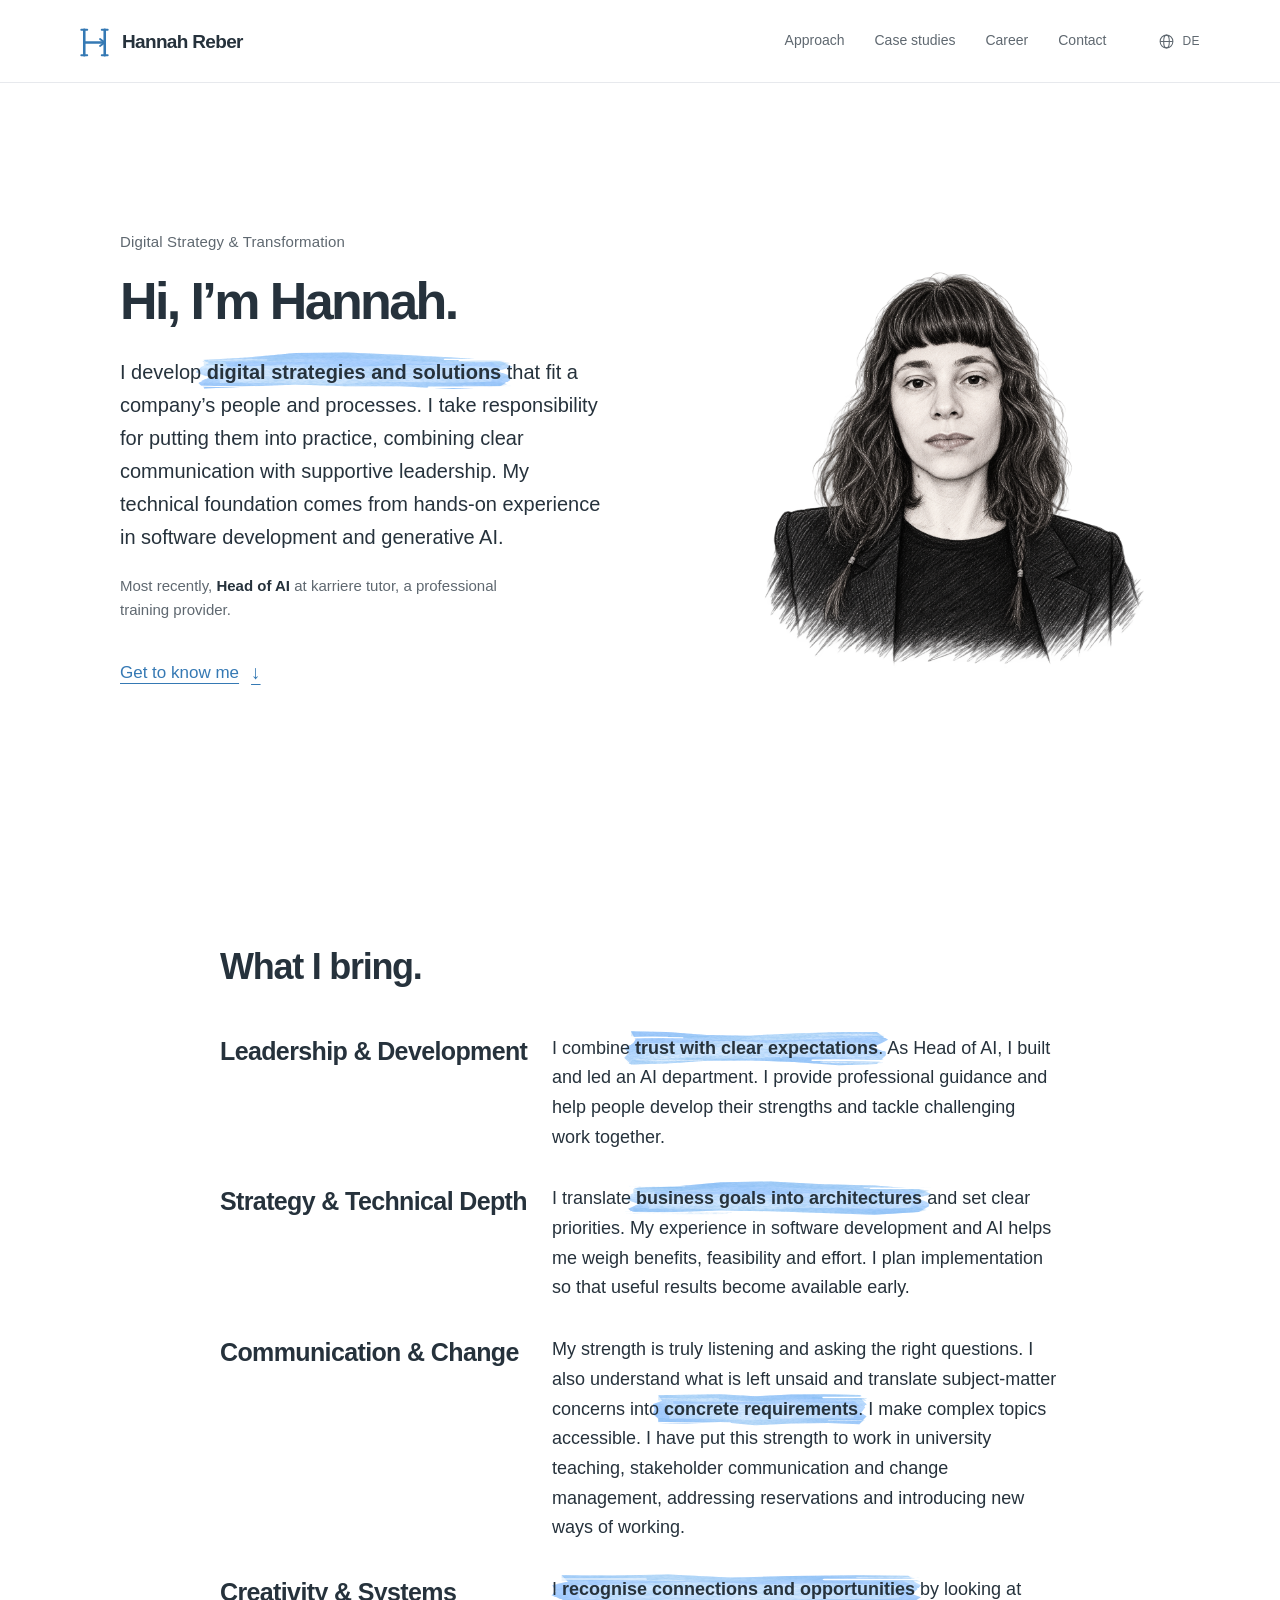
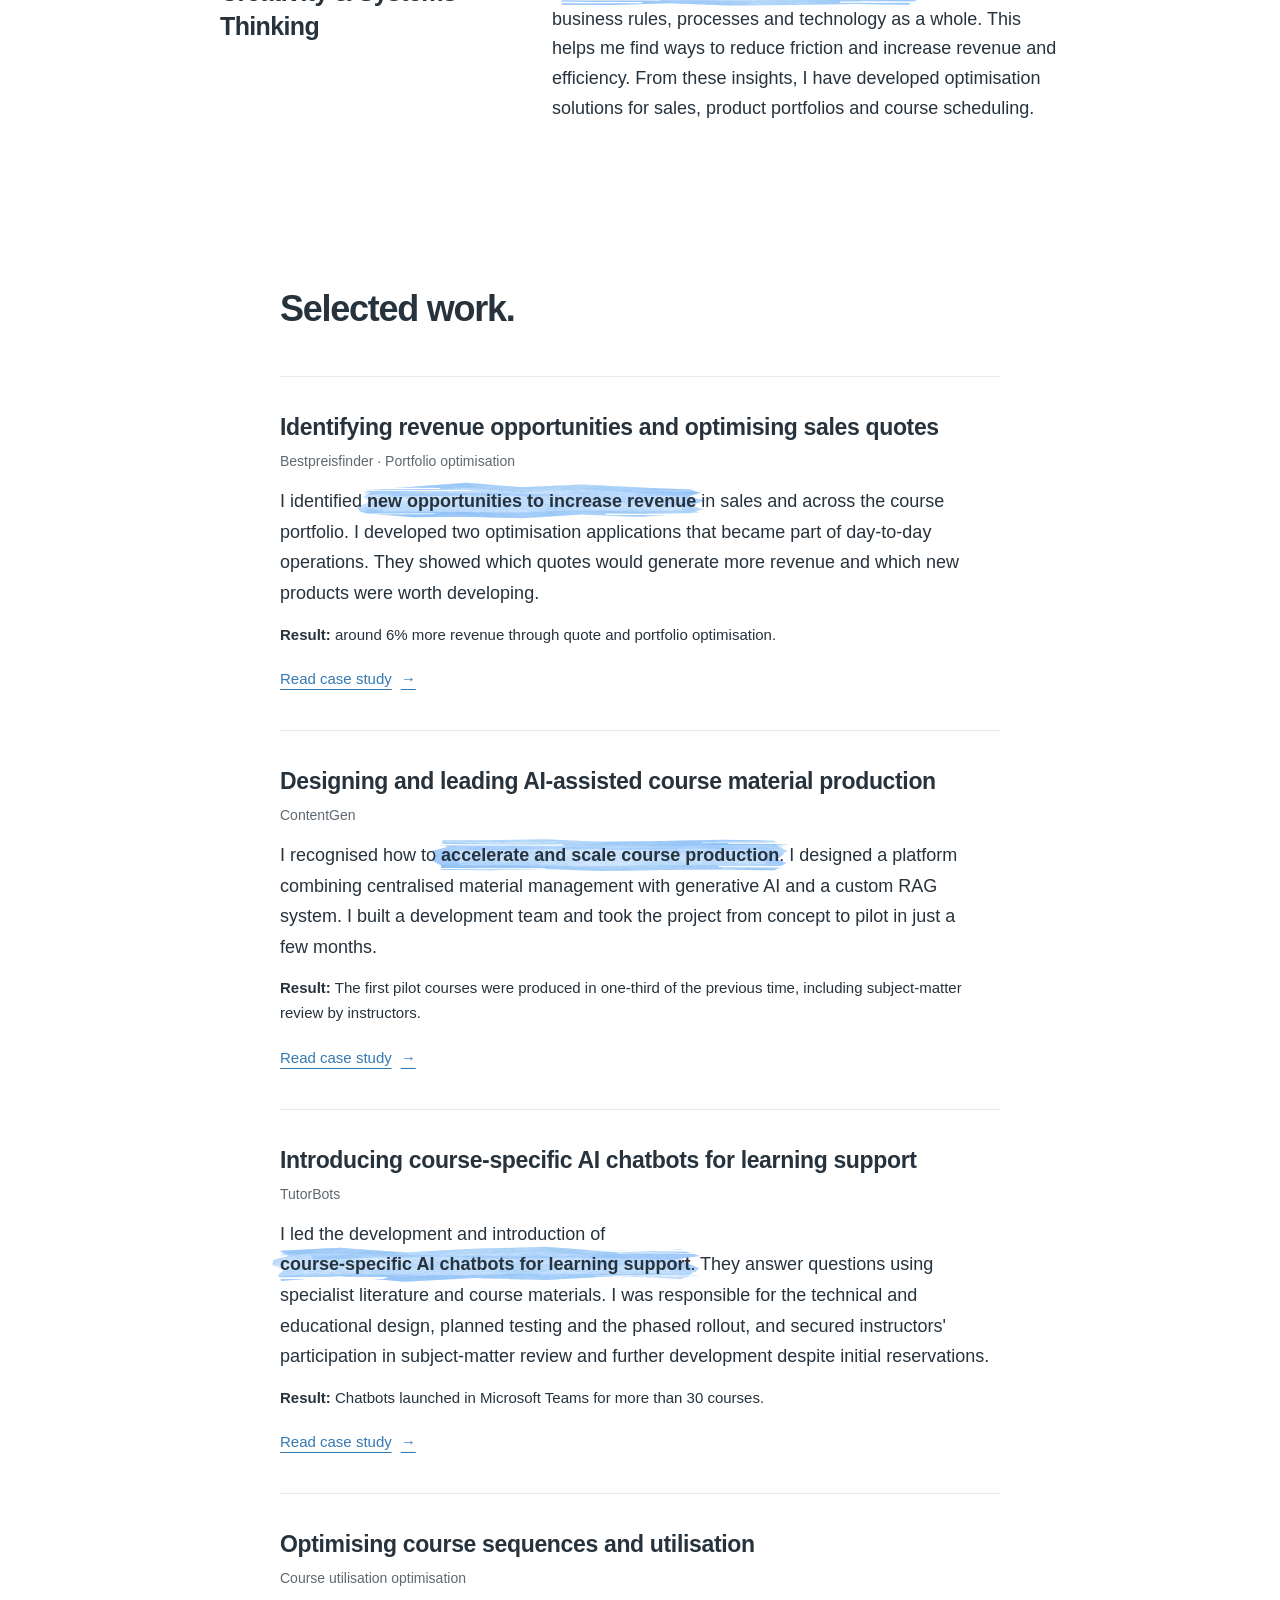
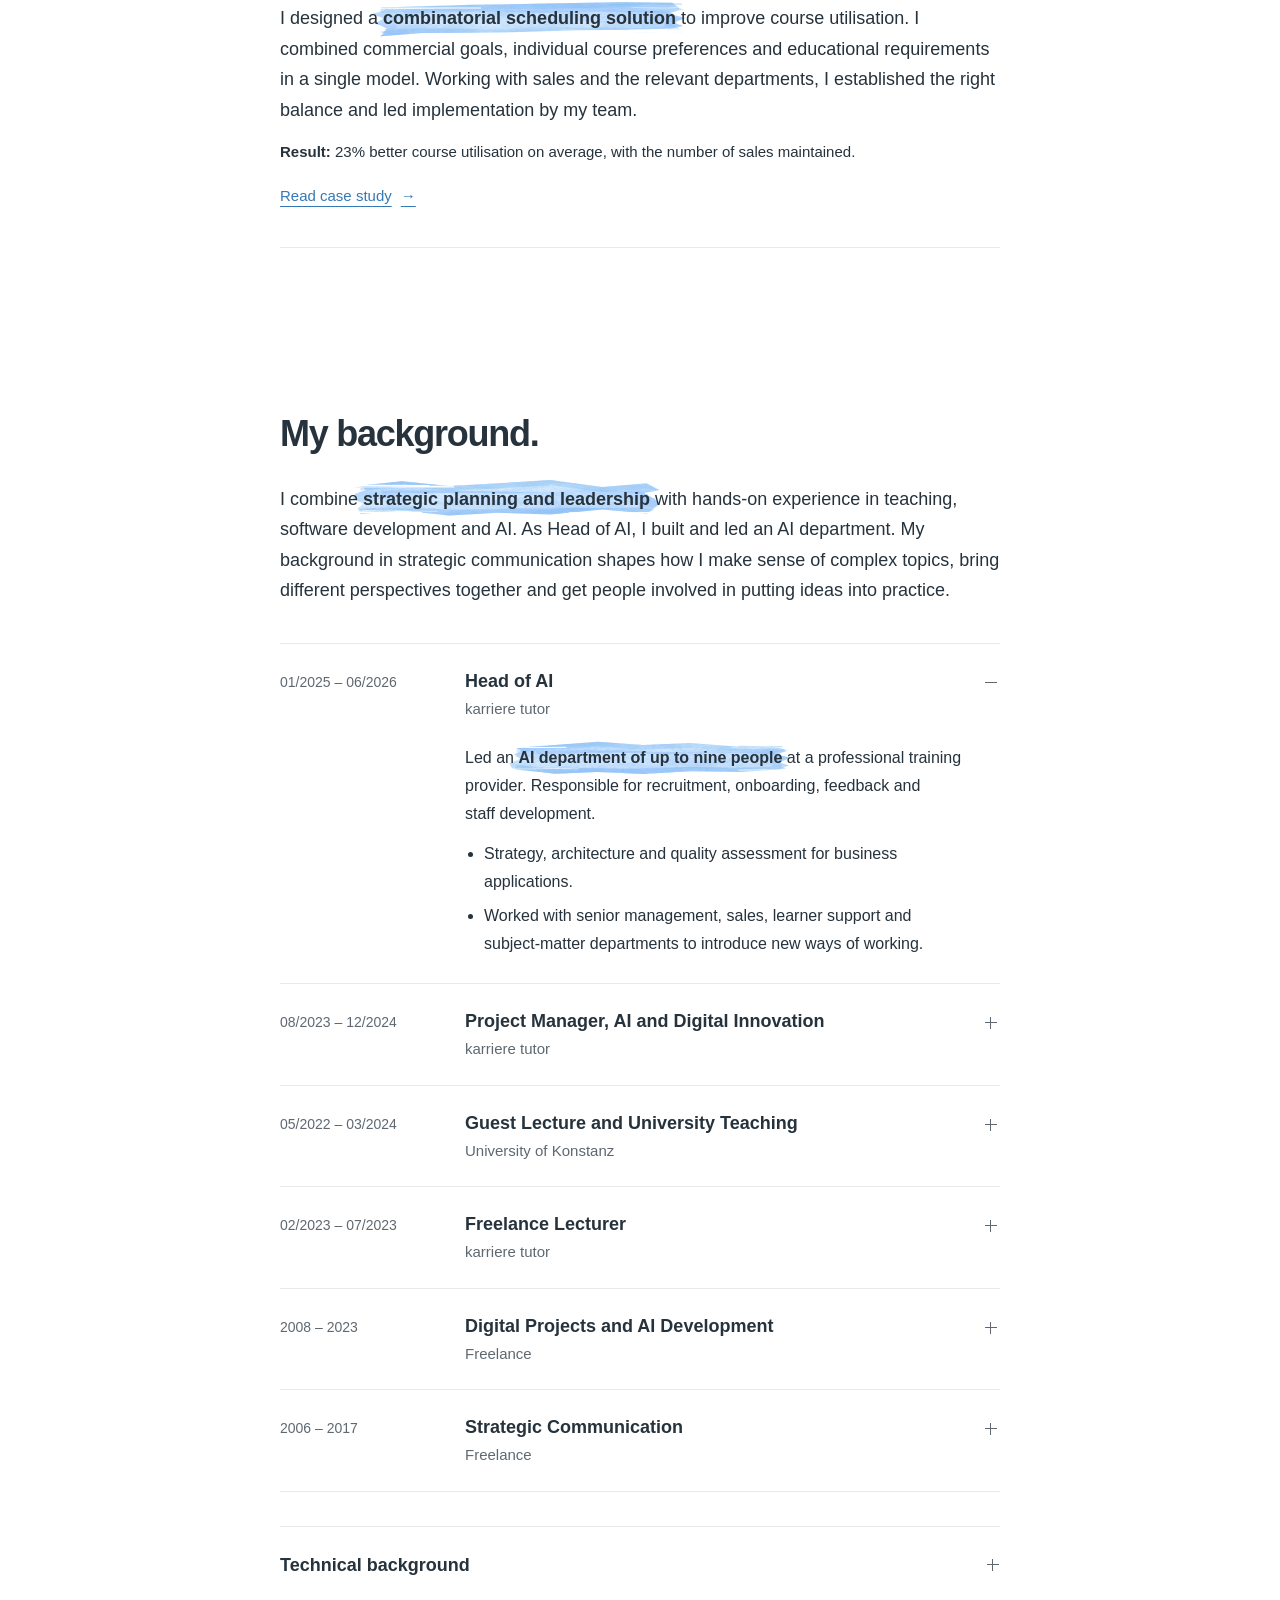
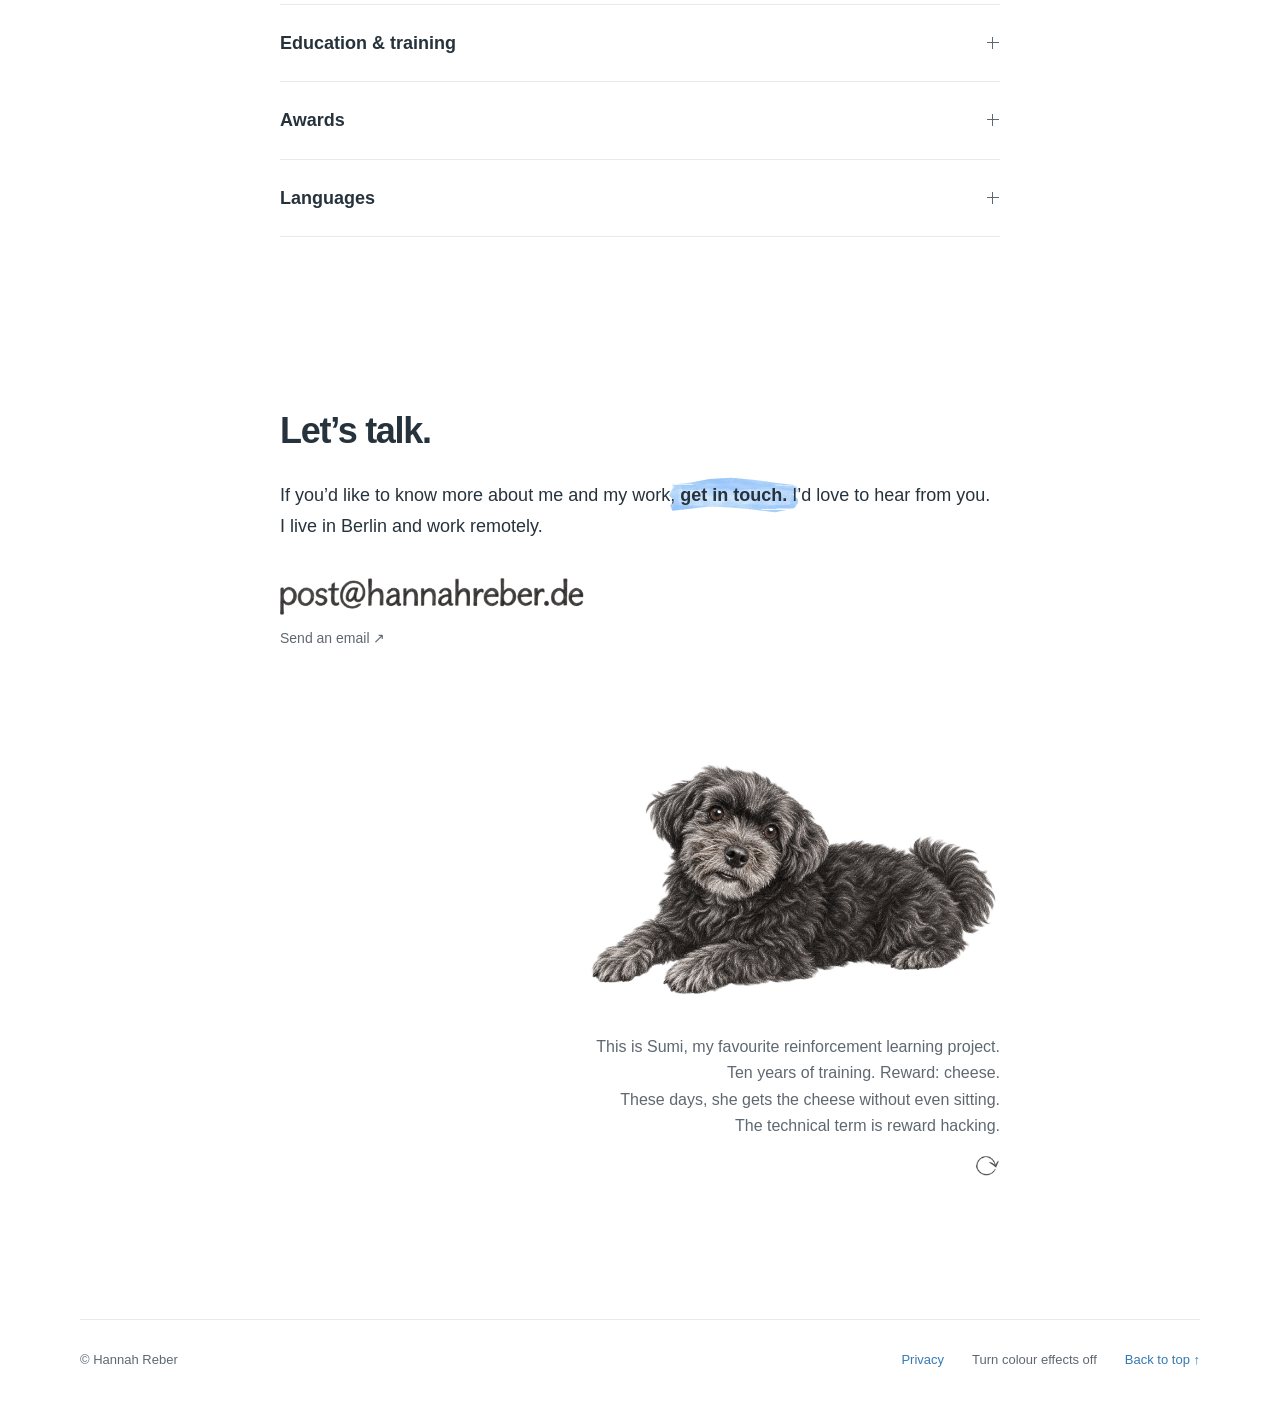
==== commit 66528c4b: "Update portfolio website" ====
--- a/en/index.html
+++ b/en/index.html
@@ -6,14 +6,14 @@
       <meta name="robots" content="noindex, nofollow, noimageindex, nosnippet"><meta name="referrer" content="no-referrer">
       <meta name="description" content="Hannah Reber. Digital strategy, clear communication and supportive leadership, grounded in technical expertise. Explore my approach and projects.">
       <title>Hannah Reber · Digital Strategy &amp; Transformation</title>
-      <link rel="icon" type="image/svg+xml" href="../assets/monogram-flow-icon-en.svg?v=4">
-      <link rel="stylesheet" href="../styles.css?v=16"><link rel="stylesheet" href="../strengths.css?v=10"><link rel="stylesheet" href="../reading-accents.css?v=4"><link rel="stylesheet" href="../skills.css?v=2"><link rel="stylesheet" href="../contact-image.css?v=3"><link rel="stylesheet" href="../dog-footnote.css?v=9"><link rel="stylesheet" href="../monogram.css?v=3"><script src="../monogram.js?v=6" defer></script><script src="portfolio-data.js?v=17" defer></script><script src="../app.js?v=19" defer></script><script src="../reading-paints.js?v=1" defer></script><script src="../reading-accents.js?v=2" defer></script><script src="../language-switch.js?v=1" defer></script>
+      <link rel="icon" type="image/svg+xml" href="../assets/monogram-flow-icon-en.svg?v=5">
+      <link rel="stylesheet" href="../styles.css?v=17"><link rel="stylesheet" href="../strengths.css?v=10"><link rel="stylesheet" href="../reading-accents.css?v=5"><link rel="stylesheet" href="../skills.css?v=2"><link rel="stylesheet" href="../contact-image.css?v=3"><link rel="stylesheet" href="../dog-footnote.css?v=10"><link rel="stylesheet" href="../monogram.css?v=3"><script src="../monogram.js?v=7" defer></script><script src="portfolio-data.js?v=17" defer></script><script src="../app.js?v=19" defer></script><script src="../reading-paints.js?v=1" defer></script><script src="../reading-accents.js?v=3" defer></script><script src="../language-switch.js?v=1" defer></script>
     </head>
     <body>
       <canvas id="pointer-colour" aria-hidden="true"></canvas>
       <a class="skip-link" href="#main-content">Skip to content</a>
       <header class="site-header" data-ink-guard>
-        <div class="header-inner"><a class="brand" href="#start" aria-label="Hannah Reber – back to the top"><img class="brand-mark" data-monogram src="../assets/monogram-flow-brand-en.svg?v=4" width="29" height="29" alt="" aria-hidden="true" draggable="false"><span>Hannah Reber</span></a>
+        <div class="header-inner"><a class="brand" href="#start" aria-label="Hannah Reber – back to the top"><img class="brand-mark" data-monogram src="../assets/monogram-flow-brand-en.svg?v=5" width="29" height="29" alt="" aria-hidden="true" draggable="false"><span>Hannah Reber</span></a>
           <div class="header-actions"><nav aria-label="Main navigation"><a href="#arbeitsweise">Approach</a><a href="#fallstudien">Case studies</a><a href="#werdegang">Career</a><a href="#kontakt">Contact</a></nav><a class="language-switch" data-language-switch href="../" lang="de" hreflang="de" aria-label="Zur deutschen Version wechseln"><svg width="17" height="17" viewBox="0 0 24 24" fill="none" stroke="currentColor" stroke-width="1.5" aria-hidden="true" focusable="false"><circle cx="12" cy="12" r="9"/><ellipse cx="12" cy="12" rx="4" ry="9"/><path d="M3 12h18"/></svg><span>DE</span></a></div>
         </div>
       </header>
@@ -49,7 +49,7 @@
 Sumi now uses that look on guests, too.
 Transfer learning works beautifully.</span><span>Sumi. Open to any outcome,
 as long as the outcome is cheese.</span><span>Our security officer barks when the doorbell rings on TV, too.
-A classic false positive.</span></span></div><button id="dog-quote-next" class="dog-quote-next" type="button" aria-label="Show the next Sumi caption" title="Next caption" hidden><svg width="16" height="16" viewBox="0 0 24 24" fill="none" stroke="currentColor" stroke-width="1.7" stroke-linecap="round" stroke-linejoin="round" aria-hidden="true" focusable="false"><path d="M17.3 6.7a7.5 7.5 0 1 0 2.2 5.3"/><path d="m16.5 15 3-3 3 3"/></svg></button></figcaption></figure></div></section>
+A classic false positive.</span></span></div><button id="dog-quote-next" class="dog-quote-next" type="button" aria-label="Show the next Sumi caption" title="Next caption" hidden><img src="../assets/refresh-graphite-v6.png" width="26" height="26" alt="" aria-hidden="true" loading="lazy" draggable="false"></button></figcaption></figure></div></section>
         </div>
         <div id="case-view" hidden><article class="case-page reading-column"><a class="back-link" href="#fallstudien" data-ink-guard><span aria-hidden="true">←</span> Back to case studies</a><div id="case-body"></div></article></div>
       </main>
--- a/styles.css
+++ b/styles.css
@@ -5,8 +5,8 @@
   --ink: #26323c;
   --muted: #5f6870;
   --line: #e7e9ed;
-  --accent: #6251b9;
-  --selection: #e9e5ff;
+  --accent: #c15324;
+  --selection: #ffeadb;
   --reading: 720px;
   --header-height: 82px;
   font-family: "Segoe UI", "Helvetica Neue", Arial, sans-serif;
--- a/reading-accents.css
+++ b/reading-accents.css
@@ -21,11 +21,11 @@
 html:is([data-reading-lab], [data-reading-accents]) .calm-zone,
 html:is([data-reading-lab], [data-reading-accents]) .text-marker[data-calm-tone="neutral"] {
   position: relative;
-  --calm-accent: #8074bd;
-  --calm-paper: #e9e5ff;
-  --calm-rgb: 128, 116, 189;
-  --paint-companion: #cfceff;
-  --paint-pigment: #a88aee;
+  --calm-accent: #df936b;
+  --calm-paper: #ffeadb;
+  --calm-rgb: 223, 147, 107;
+  --paint-companion: #ffcdb6;
+  --paint-pigment: #f6a37b;
 }
 html[lang="en"][data-reading-accents] .calm-zone,
 html[lang="en"][data-reading-accents] .text-marker[data-calm-tone="neutral"] {
@@ -37,7 +37,7 @@
 }
 /* Paint stays behind every letter in its paragraph, including adjacent words. */
 html:is([data-reading-lab], [data-reading-accents]) .calm-zone { isolation: isolate; }
-/* All selected phrases use the German purple palette. */
+/* All selected phrases use the German orange palette. */
 .calm-drawing {
   position: absolute;
   pointer-events: none;
--- a/dog-footnote.css
+++ b/dog-footnote.css
@@ -49,17 +49,17 @@
   align-items: center;
   justify-content: center;
   flex: none;
-  width: 24px;
-  height: 24px;
-  padding: 0;
-  border: 1px solid var(--line);
+  width: 28px;
+  height: 28px;
+  padding: 1px;
+  border: 0;
   border-radius: 50%;
-  background: var(--paper);
+  background: transparent;
   color: var(--muted);
   cursor: pointer;
 }
-.dog-quote-next:hover { color: var(--accent); border-color: var(--accent); }
-.dog-quote-next svg { flex: none; width: 16px; height: 16px; }
+.dog-quote-next img { flex: none; width: 26px; height: 26px; }
+.dog-quote-next:hover img { opacity: .75; }
 @media (max-width: 680px) {
   .personal-footnote { gap: 16px; }
 }
